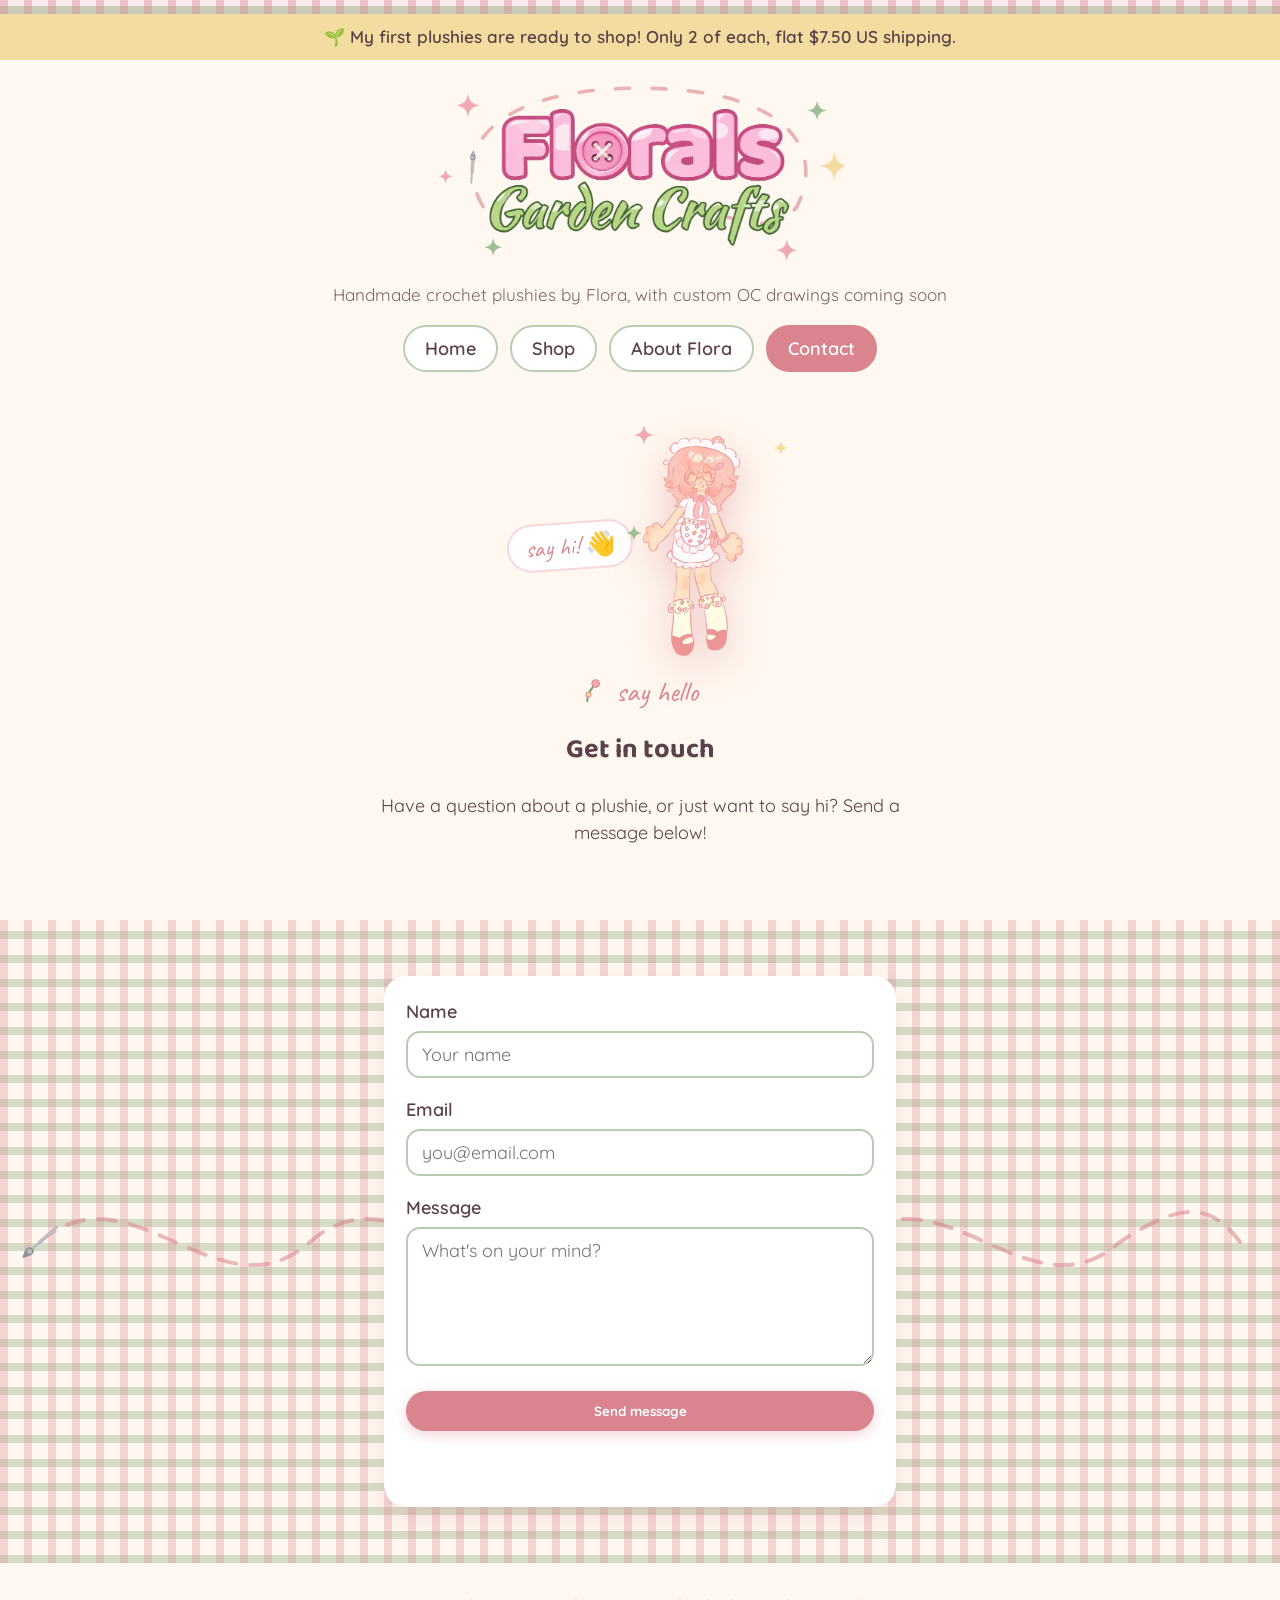
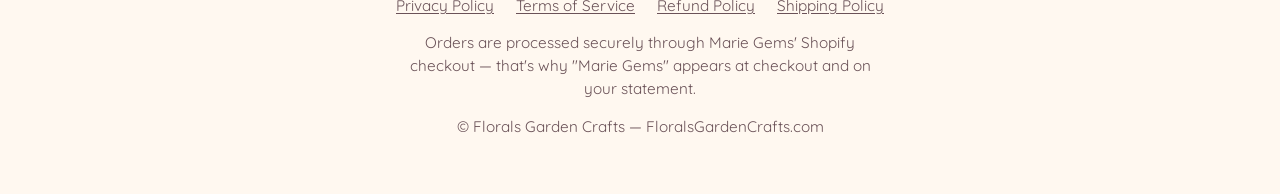
==== contact.html @ b7b85bc6 "Audit fixes: honest OC art wording, faster images, accessibility, tighter deploy set Content - Home " ====
<!DOCTYPE html>
<html lang="en">
<head>
<meta charset="UTF-8">
<meta name="viewport" content="width=device-width, initial-scale=1.0">
<title>Contact Florals Garden Crafts | Ask About a Plushie</title>
<meta name="description" content="Have a question about a handmade crochet plushie, or just want to say hi? Send Flora a message with the contact form and she will get back to you soon.">
<meta name="robots" content="index, follow, max-image-preview:large">
<link rel="canonical" href="https://floralsgardencrafts.com/contact.html">
<meta name="theme-color" content="#F7D7DC">
<link rel="icon" href="favicon.ico" sizes="any">
<link rel="apple-touch-icon" href="apple-touch-icon.png">
<meta property="og:type" content="website">
<meta property="og:site_name" content="Florals Garden Crafts">
<meta property="og:title" content="Contact Florals Garden Crafts | Ask About a Plushie">
<meta property="og:description" content="Have a question about a handmade crochet plushie, or just want to say hi? Send Flora a message with the contact form and she will get back to you soon.">
<meta property="og:url" content="https://floralsgardencrafts.com/contact.html">
<meta property="og:image" content="https://floralsgardencrafts.com/og-image.jpg">
<meta property="og:image:width" content="1200">
<meta property="og:image:height" content="630">
<meta property="og:image:alt" content="Florals Garden Crafts logo above four handmade crochet plushies: a sitting bee, a chunky axolotl, a loaf cat and a triceratops">
<meta name="twitter:card" content="summary_large_image">
<meta name="twitter:title" content="Contact Florals Garden Crafts | Ask About a Plushie">
<meta name="twitter:description" content="Have a question about a handmade crochet plushie, or just want to say hi? Send Flora a message with the contact form and she will get back to you soon.">
<meta name="twitter:image" content="https://floralsgardencrafts.com/og-image.jpg">
<link rel="preconnect" href="https://fonts.googleapis.com">
<link rel="preconnect" href="https://fonts.gstatic.com" crossorigin>
<link rel="stylesheet" href="https://fonts.googleapis.com/css2?family=Baloo+2:wght@500;700;800&family=Caveat:wght@600;700&family=Quicksand:wght@400;500;600;700&display=swap">
<link rel="stylesheet" href="style.css">
<script type="application/ld+json">
{
  "@context": "https://schema.org",
  "@graph": [
    {
      "@type": "Organization",
      "@id": "https://floralsgardencrafts.com/#organization",
      "name": "Florals Garden Crafts",
      "url": "https://floralsgardencrafts.com/",
      "logo": {
        "@type": "ImageObject",
        "url": "https://floralsgardencrafts.com/assets/logo.png",
        "width": 900,
        "height": 469
      },
      "description": "Florals Garden Crafts is a small handmade shop by Flora. She crochets plushies by hand and will offer custom OC (original character) drawings soon. Orders check out through the Marie Gems Shopify store, which Flora's mom runs.",
      "contactPoint": {
        "@type": "ContactPoint",
        "contactType": "customer support",
        "url": "https://floralsgardencrafts.com/contact.html"
      }
    },
    {
      "@type": "WebSite",
      "@id": "https://floralsgardencrafts.com/#website",
      "url": "https://floralsgardencrafts.com/",
      "name": "Florals Garden Crafts",
      "inLanguage": "en-US",
      "publisher": {
        "@id": "https://floralsgardencrafts.com/#organization"
      }
    },
    {
      "@id": "https://floralsgardencrafts.com/contact.html#webpage",
      "url": "https://floralsgardencrafts.com/contact.html",
      "name": "Contact Florals Garden Crafts | Ask About a Plushie",
      "description": "Have a question about a handmade crochet plushie, or just want to say hi? Send Flora a message with the contact form and she will get back to you soon.",
      "inLanguage": "en-US",
      "isPartOf": {
        "@id": "https://floralsgardencrafts.com/#website"
      },
      "about": {
        "@id": "https://floralsgardencrafts.com/#organization"
      },
      "primaryImageOfPage": {
        "@type": "ImageObject",
        "url": "https://floralsgardencrafts.com/og-image.jpg",
        "width": 1200,
        "height": 630
      },
      "@type": "ContactPage"
    }
  ]
}
</script>
</head>
<body>
<a class="skip-link" href="#main">Skip to main content</a>

<div class="gingham-strip"></div>
<div class="coming-soon-banner">🌱 My first plushies are ready to shop! Only 2 of each, flat $7.50 US shipping.</div>

<header class="site-header wrap">
  <a href="/" class="wordmark">
    <div class="logo-frame">
      <svg class="logo-swoosh" viewBox="0 0 400 210" aria-hidden="true">
        <defs>
          <path id="fgc-sparkle" d="M0,-9 C1,-3 3,-1 9,0 C3,1 1,3 0,9 C-1,3 -3,1 -9,0 C-3,-1 -1,-3 0,-9 Z"/>
        </defs>
        <path id="logoSwooshPath" class="logo-swoosh-yarn" d="M45,135 C10,75 60,18 200,18 C340,18 385,75 355,135 C335,162 300,150 270,140" fill="none" stroke="#D9848F" stroke-width="3.5" stroke-linecap="round" opacity="0.6"/>
        <g transform="translate(30,35) scale(1.3)"><use href="#fgc-sparkle" class="logo-sparkle" fill="#F0A9B4" style="animation-delay: 0s;"/></g>
        <g transform="translate(375,40) scale(1.1)"><use href="#fgc-sparkle" class="logo-sparkle" fill="#9EBF93" style="animation-delay: 0.5s;"/></g>
        <g transform="translate(55,175) scale(1)"><use href="#fgc-sparkle" class="logo-sparkle" fill="#9EBF93" style="animation-delay: 1s;"/></g>
        <g transform="translate(345,178) scale(1.2)"><use href="#fgc-sparkle" class="logo-sparkle" fill="#F0A9B4" style="animation-delay: 1.5s;"/></g>
        <g transform="translate(392,95) scale(1.6)"><use href="#fgc-sparkle" class="logo-sparkle" fill="#F3DCA0" style="animation-delay: 0.8s;"/></g>
        <g transform="translate(8,105) scale(0.8)"><use href="#fgc-sparkle" class="logo-sparkle" fill="#F0A9B4" style="animation-delay: 1.9s;"/></g>
        <g class="logo-stitch-needle">
          <path d="M16,0 L11,-2.4 L11,2.4 Z" fill="#8A9096"/>
          <line x1="13" y1="0" x2="-16" y2="0" stroke="#B9BEC4" stroke-width="2" stroke-linecap="round"/>
          <circle cx="9" cy="0" r="2.2" fill="none" stroke="#8A9096" stroke-width="1.1"/>
          <animateMotion dur="16s" repeatCount="indefinite" rotate="auto">
            <mpath href="#logoSwooshPath"/>
          </animateMotion>
        </g>
      </svg>
      <img src="assets/logo.webp" alt="Florals Garden Crafts" class="site-logo" width="900" height="469">
    </div>
  </a>
  <p class="tagline">Handmade crochet plushies by Flora, with custom OC drawings coming soon</p>
  <input type="checkbox" id="nav-toggle" class="nav-toggle-checkbox" aria-label="Menu">
  <label for="nav-toggle" class="nav-toggle-label" aria-label="Toggle menu">
    <span></span><span></span><span></span>
  </label>
  <nav class="main-nav">
    <a href="/">Home</a>
    <a href="shop.html">Shop</a>
    <a href="/#about">About Flora</a>
    <a href="contact.html" class="active">Contact</a>
  </nav>
</header>

<main id="main">

<section>
  <div class="wrap center weave-host" style="max-width: 640px;">
    <div class="stitch-overlay-mobile" style="top: -40px; width: 220px; height: 280px;">
      <svg class="stitch-yarn-svg" viewBox="0 0 220 280" aria-hidden="true">
        <path class="stitch-yarn" d="M 110,-20 C 30,40 190,100 110,160 C 60,200 90,220 110,280"/>
      </svg>
      <svg class="stitch-needle-v" width="16" height="52" viewBox="0 0 16 52" aria-hidden="true" style="offset-path: path('M 110,-20 C 30,40 190,100 110,160 C 60,200 90,220 110,280');">
        <line x1="8" y1="6" x2="8" y2="48" stroke="#B9BEC4" stroke-width="3" stroke-linecap="round"/>
        <circle cx="8" cy="12" r="3.2" fill="none" stroke="#8A9096" stroke-width="1.6"/>
        <path d="M8,2 L11.5,9 L4.5,9 Z" fill="#8A9096"/>
      </svg>
    </div>
    <div class="above-stitch">
      <div class="mascot-hero-wrap mascot-inline">
        <span class="mascot-tag">say hi! 👋</span>
        <span class="mascot-img-wrap">
          <img src="assets/mascot-flora.webp" alt="Florals Garden Crafts mascot — a pink-haired chibi character in a lace-trimmed dress, one of Flora's own OC drawings" class="mascot-hero" width="440" height="743">
          <svg class="mascot-sparkle" viewBox="0 0 20 20" style="top: -12px; left: -10px; animation-delay: 0s;" aria-hidden="true"><path d="M10,1 C11,7 13,9 19,10 C13,11 11,13 10,19 C9,13 7,11 1,10 C7,9 9,7 10,1 Z" fill="#F0A9B4"/></svg>
          <svg class="mascot-sparkle" viewBox="0 0 20 20" style="top: 4px; right: -16px; width: 16px; height: 16px; animation-delay: 0.6s;" aria-hidden="true"><path d="M10,1 C11,7 13,9 19,10 C13,11 11,13 10,19 C9,13 7,11 1,10 C7,9 9,7 10,1 Z" fill="#F3DCA0"/></svg>
          <svg class="mascot-sparkle" viewBox="0 0 20 20" style="top: 40%; left: -18px; width: 18px; height: 18px; animation-delay: 1.1s;" aria-hidden="true"><path d="M10,1 C11,7 13,9 19,10 C13,11 11,13 10,19 C9,13 7,11 1,10 C7,9 9,7 10,1 Z" fill="#9EBF93"/></svg>
        </span>
      </div>
      <div class="eyebrow-row" style="justify-content: center;">
        <svg class="mini-flourish" width="26" height="26" viewBox="0 0 40 40" fill="none" aria-hidden="true">
          <path d="M8 34 C8 20 16 14 20 8" stroke="#7A9D6E" stroke-width="3" stroke-linecap="round"/>
          <circle cx="21" cy="7" r="6" fill="#F0A9B4" stroke="#D9848F" stroke-width="1.5"/>
          <circle cx="10" cy="24" r="4" fill="#F3DCA0" stroke="#D9848F" stroke-width="1.5"/>
        </svg>
        <span class="eyebrow">say hello</span>
      </div>
      <h1>
        <span class="stitch-word" style="animation-delay: 0.1s;">Get</span>
        <span class="stitch-word" style="animation-delay: 0.28s;">in</span>
        <span class="stitch-word" style="animation-delay: 0.46s;">touch</span>
      </h1>
      <p>Have a question about a plushie, or just want to say hi? Send a message below!</p>
    </div>
  </div>
</section>

<section class="gingham-bg">
  <div class="wrap weave-host" style="max-width: 560px;">
    <div class="stitch-overlay">
      <svg class="stitch-yarn-svg" viewBox="0 0 1160 200" aria-hidden="true">
        <path class="stitch-yarn" d="M -20,100 C 70,20 160,180 250,100 C 340,20 430,180 520,100 C 610,20 700,180 790,100 C 880,20 970,180 1060,100 C 1120,60 1150,60 1180,100"/>
      </svg>
      <svg class="stitch-needle" width="52" height="16" viewBox="0 0 52 16" aria-hidden="true">
        <line x1="6" y1="8" x2="48" y2="8" stroke="#B9BEC4" stroke-width="3" stroke-linecap="round"/>
        <circle cx="12" cy="8" r="3.2" fill="none" stroke="#8A9096" stroke-width="1.6"/>
        <path d="M2,8 L9,4.5 L9,11.5 Z" fill="#8A9096"/>
      </svg>
    </div>
    <div class="stitch-overlay-mobile" style="top: -40px; width: 220px; height: 620px;">
      <svg class="stitch-yarn-svg" viewBox="0 0 220 620" aria-hidden="true">
        <path class="stitch-yarn" d="M 110,-20 C 20,60 200,140 110,220 C 20,300 200,380 110,460 C 40,520 90,560 110,620"/>
      </svg>
      <svg class="stitch-needle-v" width="16" height="52" viewBox="0 0 16 52" aria-hidden="true" style="offset-path: path('M 110,-20 C 20,60 200,140 110,220 C 20,300 200,380 110,460 C 40,520 90,560 110,620');">
        <line x1="8" y1="6" x2="8" y2="48" stroke="#B9BEC4" stroke-width="3" stroke-linecap="round"/>
        <circle cx="8" cy="12" r="3.2" fill="none" stroke="#8A9096" stroke-width="1.6"/>
        <path d="M8,2 L11.5,9 L4.5,9 Z" fill="#8A9096"/>
      </svg>
    </div>
    <div class="scallop-card reveal">
      <form class="contact-form" id="contactForm" action="contact-handler.php" method="post">
        <label for="name">Name</label>
        <input type="text" id="name" name="name" placeholder="Your name" autocomplete="name" required>

        <label for="email">Email</label>
        <input type="email" id="email" name="email" placeholder="you@email.com" autocomplete="email" required>

        <label for="message">Message</label>
        <textarea id="message" name="message" rows="5" placeholder="What's on your mind?" required></textarea>

        <div style="position: absolute; left: -9999px;" aria-hidden="true">
          <label for="website">Website</label>
          <input type="text" id="website" name="website" tabindex="-1" autocomplete="off">
        </div>

        <button type="submit" id="contactSubmit" class="btn-pill" style="width: 100%; margin-top: 18px;">Send message</button>
        <p id="formStatus" class="form-status"></p>
      </form>
    </div>
  </div>
</section>

</main>

<footer>
  <div class="wrap footer-links">
    <a href="https://checkout.shopify.com/55945855031/policies/24061313079.html?locale=en">Privacy Policy</a>
    <a href="https://checkout.shopify.com/55945855031/policies/24061345847.html?locale=en">Terms of Service</a>
    <a href="https://checkout.shopify.com/55945855031/policies/24061280311.html?locale=en">Refund Policy</a>
    <a href="https://checkout.shopify.com/55945855031/policies/24061378615.html?locale=en">Shipping Policy</a>
  </div>
  <p class="wrap footer-note">Orders are processed securely through Marie Gems' Shopify checkout — that's why "Marie Gems" appears at checkout and on your statement.</p>
  <p>&copy; Florals Garden Crafts — FloralsGardenCrafts.com</p>
</footer>

<script src="scroll-reveal.js"></script>
<script src="contact-form.js"></script>
</body>
</html>
---- style.css ----
/* Florals Garden Crafts — shared styles
   Tokens per DESIGN.md "Florals Garden Crafts" section. */

/* Fonts (Baloo 2, Caveat, Quicksand) are loaded with <link> tags in each page's <head>,
   not @import here, so the browser can fetch them in parallel with this file. */

:root {
  --fgc-cream: #FFF8F0;
  --fgc-blush: #F7D7DC;
  --fgc-sage: #B9CDB2;
  --fgc-butter: #F3DCA0;
  --fgc-rose-deep: #D9848F;
  --fgc-ink: #5B4148;
  --fgc-rose-text: #A8465A;   /* darker rose for small text links: 5.7:1 on white (the brand rose is 2.8:1) */

  --fgc-blush-soft: #FCEBEE;
  --fgc-sage-soft: #E3ECDF;
}

* { box-sizing: border-box; }

html, body {
  margin: 0;
  padding: 0;
  background: var(--fgc-cream);
  color: var(--fgc-ink);
  font-family: 'Quicksand', sans-serif;
  font-size: 18px;
  line-height: 1.5;
}

a { color: var(--fgc-rose-deep); }

img { max-width: 100%; display: block; }

/* ---------- Layout ---------- */

.wrap {
  max-width: 1080px;
  margin: 0 auto;
  padding: 0 24px;
}

/* ---------- Gingham texture strip ---------- */

.gingham-strip {
  height: 14px;
  width: 100%;
  background:
    repeating-linear-gradient(90deg, rgba(217,132,143,0.4) 0 8px, transparent 8px 24px),
    repeating-linear-gradient(0deg, rgba(122,157,110,0.4) 0 8px, transparent 8px 24px),
    var(--fgc-blush-soft);
}

.gingham-bg {
  background:
    repeating-linear-gradient(90deg, rgba(217,132,143,0.3) 0 8px, transparent 8px 24px),
    repeating-linear-gradient(0deg, rgba(122,157,110,0.3) 0 8px, transparent 8px 24px),
    var(--fgc-cream);
}

.polka-bg {
  background-image: radial-gradient(circle, rgba(217,132,143,0.3) 3px, transparent 3.5px);
  background-size: 26px 26px;
  background-color: var(--fgc-sage-soft);
}

.pink-gingham-bg {
  background:
    repeating-linear-gradient(90deg, rgba(217,132,143,0.09) 0 6px, transparent 6px 18px),
    repeating-linear-gradient(0deg, rgba(122,157,110,0.09) 0 6px, transparent 6px 18px),
    var(--fgc-cream);
}

/* ---------- Header / nav ---------- */

.site-header {
  position: relative;
  padding: 28px 0 8px;
  text-align: center;
}

.wordmark {
  display: inline-flex;
  text-decoration: none;
}

.logo-frame {
  position: relative;
  display: inline-block;
}

.logo-swoosh {
  position: absolute;
  top: -10%;
  left: -10%;
  width: 120%;
  height: 120%;
  z-index: 0;
  pointer-events: none;
}

.site-logo {
  position: relative;
  z-index: 1;
  width: 340px;
  max-width: 80vw;
  height: auto;
}

.logo-swoosh-yarn {
  stroke-dasharray: 14 22;
  animation: stitch-flow 7s linear infinite;
}

.logo-sparkle {
  animation: sparkle-twinkle 2.4s ease-in-out infinite;
  transform-box: fill-box;
  transform-origin: center;
}

@keyframes sparkle-twinkle {
  0%, 100% { opacity: 0.3; transform: scale(0.8); }
  50% { opacity: 1; transform: scale(1.15); }
}

.tagline {
  margin-top: 10px;
  font-size: 0.95rem;
  color: var(--fgc-ink);
  opacity: 0.8;
}

nav.main-nav {
  margin-top: 18px;
  display: flex;
  justify-content: center;
  gap: 12px;
  font-weight: 600;
}

nav.main-nav a {
  color: var(--fgc-ink);
  text-decoration: none;
  padding: 8px 20px;
  border-radius: 999px;
  border: 2px solid var(--fgc-sage);
  background: #fff;
}
nav.main-nav a:hover {
  border-color: var(--fgc-rose-deep);
}
nav.main-nav a.active {
  background: var(--fgc-rose-deep);
  border-color: var(--fgc-rose-deep);
  color: #fff;
}

/* ---------- Mobile nav toggle (checkbox hack, no JS) ---------- */

.nav-toggle-checkbox {
  display: none;
}

.nav-toggle-label {
  display: none;
  position: absolute;
  top: 32px;
  right: 24px;
  width: 32px;
  height: 24px;
  flex-direction: column;
  justify-content: space-between;
  cursor: pointer;
  z-index: 2;
}

.nav-toggle-label span {
  display: block;
  height: 3px;
  border-radius: 3px;
  background: var(--fgc-rose-deep);
  transition: transform 0.2s ease, opacity 0.2s ease;
}

@media (max-width: 700px) {
  .nav-toggle-label { display: flex; }

  /* The checkbox stays a real control (keyboard and screen reader reachable): invisible, 44x44, centered over the bars */
  .nav-toggle-checkbox {
    display: block;
    position: absolute;
    top: 22px;
    right: 18px;
    width: 44px;
    height: 44px;
    margin: 0;
    opacity: 0;
    cursor: pointer;
    z-index: 3;
  }
  .nav-toggle-checkbox:focus-visible ~ .nav-toggle-label {
    outline: 3px solid var(--fgc-ink);
    outline-offset: 8px;
    border-radius: 4px;
  }

  nav.main-nav {
    display: none;
    flex-direction: column;
    align-items: stretch;
    gap: 10px;
    margin-top: 14px;
  }

  nav.main-nav a { text-align: center; }

  .nav-toggle-checkbox:checked ~ nav.main-nav {
    display: flex;
  }

  .nav-toggle-checkbox:checked ~ .nav-toggle-label span:nth-child(1) {
    transform: translateY(9px) rotate(45deg);
  }
  .nav-toggle-checkbox:checked ~ .nav-toggle-label span:nth-child(2) {
    opacity: 0;
  }
  .nav-toggle-checkbox:checked ~ .nav-toggle-label span:nth-child(3) {
    transform: translateY(-9px) rotate(-45deg);
  }
}

/* ---------- Buttons ---------- */

.btn-pill {
  display: inline-block;
  background: var(--fgc-rose-deep);
  color: #fff;
  font-weight: 700;
  font-family: 'Quicksand', sans-serif;
  padding: 12px 28px;
  border-radius: 999px;
  text-decoration: none;
  border: none;
  cursor: pointer;
  box-shadow: 0 4px 14px rgba(217,132,143,0.35);
}
.btn-pill.outline {
  background: transparent;
  color: var(--fgc-rose-deep);
  border: 2px solid var(--fgc-rose-deep);
  box-shadow: none;
}

/* ---------- Sections ---------- */

section { padding: 56px 0; }
section.sage-bg { background: var(--fgc-sage-soft); }
section.blush-bg { background: var(--fgc-blush-soft); }

h1, h2, h3 {
  font-family: 'Baloo 2', sans-serif;
  font-weight: 700;
  color: var(--fgc-ink);
}

/* ---------- Yarn-textured, stitched-in heading (hero) ---------- */

.stitch-word {
  display: inline-block;
  opacity: 0;
  transform: translateY(16px) rotate(-5deg) scale(0.85);
  animation: stitch-word-in 0.55s cubic-bezier(0.34, 1.56, 0.64, 1) forwards;
}

.yarn-text {
  display: inline-block;
  background-image: repeating-linear-gradient(45deg, var(--fgc-ink) 0 3px, #8A6670 3px 6px);
  -webkit-background-clip: text;
  background-clip: text;
  -webkit-text-fill-color: transparent;
  color: transparent;
}

@keyframes stitch-word-in {
  to { opacity: 1; transform: translateY(0) rotate(0) scale(1); }
}

/* ---------- Scroll-reveal (IntersectionObserver-driven, see scroll-reveal.js) ---------- */

.reveal {
  opacity: 0;
  transform: translateY(28px);
  transition: opacity 0.7s ease, transform 0.7s ease;
}

.reveal.revealed {
  opacity: 1;
  transform: translateY(0);
}

.eyebrow {
  font-family: 'Caveat', cursive;
  font-size: 1.6rem;
  color: var(--fgc-rose-deep);
  display: block;
  margin-bottom: -6px;
}

.eyebrow-row {
  display: flex;
  align-items: center;
  gap: 8px;
  margin-bottom: -6px;
}
.eyebrow-row .eyebrow { margin-bottom: 0; }
.mini-flourish { flex-shrink: 0; }

.center { text-align: center; }

/* ---------- Contact form ---------- */

.contact-form { text-align: left; }

.contact-form label {
  display: block;
  font-weight: 600;
  margin: 18px 0 6px;
}
.contact-form label:first-child { margin-top: 0; }

.contact-form input[type="text"],
.contact-form input[type="email"],
.contact-form textarea {
  width: 100%;
  padding: 10px 14px;
  border-radius: 14px;
  border: 2px solid var(--fgc-sage);
  font-family: 'Quicksand', sans-serif;
  font-size: 1rem;
  color: var(--fgc-ink);
  background: #fff;
  box-sizing: border-box;
}

.contact-form input[type="text"]:focus,
.contact-form input[type="email"]:focus,
.contact-form textarea:focus {
  outline: none;
  border-color: var(--fgc-rose-deep);
}

.contact-form textarea {
  resize: vertical;
  min-height: 110px;
}

.form-status {
  margin-top: 14px;
  font-weight: 600;
  min-height: 1.2em;
}
.form-status-error { color: var(--fgc-rose-deep); }

/* ---------- Trust / parent-operated-commerce disclosure ---------- */

.trust-box {
  position: relative;
  z-index: 2;
  background: var(--fgc-sage-soft);
  border: 2px solid var(--fgc-sage);
  border-radius: 18px;
  padding: 18px 26px;
  margin: 0 0 32px;
  font-size: 0.95rem;
  line-height: 1.55;
  text-align: center;
}
.trust-box p { margin: 0; }

.skip-link {
  position: absolute;
  left: 8px;
  top: -60px;
  z-index: 100;
  padding: 10px 16px;
  border-radius: 10px;
  background: var(--fgc-ink);
  color: #fff;
  font-weight: 700;
  text-decoration: none;
}
.skip-link:focus { top: 8px; }

/* Text for search engines and screen readers that is not drawn on the page (section headings that keep the h1 > h2 > h3 order) */
.sr-only {
  position: absolute;
  width: 1px;
  height: 1px;
  padding: 0;
  margin: -1px;
  overflow: hidden;
  clip: rect(0, 0, 0, 0);
  white-space: nowrap;
  border: 0;
}

/* ---------- Questions and answers (shop page) ---------- */

.faq-list {
  display: grid;
  gap: 14px;
  margin: 24px 0 0;
  text-align: left;
}
.faq-item {
  background: #fff;
  border: 2px solid var(--fgc-sage);
  border-radius: 18px;
  padding: 16px 22px;
}
.faq-item h3 {
  margin: 0 0 6px;
  font-size: 1.1rem;
}
.faq-item p {
  margin: 0;
  font-size: 0.95rem;
  line-height: 1.6;
}
.faq-item a { color: var(--fgc-rose-text); font-weight: 600; text-decoration: underline; text-underline-offset: 2px; }
.text-link { color: var(--fgc-rose-text); font-weight: 600; text-decoration: underline; text-underline-offset: 2px; }
.card-links { margin-top: 10px; font-size: 0.92rem; }

/* Second note under the trust box (only 2 of each, no custom plushies, shipping) reads as a pair with it */
.trust-box.plushie-notes {
  background: var(--fgc-blush-soft);
  border-color: var(--fgc-blush);
  margin-top: -14px;
}

/* ---------- Listing detail list (price/turnaround/etc. on product cards) ---------- */

.listing-detail {
  list-style: none;
  padding: 0;
  margin: 12px 0 16px;
  font-size: 0.85rem;
  text-align: left;
}
.listing-detail li { margin: 4px 0; }
.listing-detail b { color: var(--fgc-ink); }

/* ---------- Real product cards (shop page) ---------- */

.slideshow {
  position: relative;
  aspect-ratio: 4 / 5;
  background: var(--fgc-blush-soft);   /* soft mat: portrait, square and landscape photos all show whole */
  border-radius: 16px;
  overflow: hidden;
  margin: 0 0 14px;
}

.slideshow .slide {
  position: absolute;
  inset: 0;
  width: 100%;
  height: 100%;
  object-fit: contain;
  opacity: 0;
  transition: opacity 0.8s ease;
}
.slideshow .slide.is-active { opacity: 1; }

.slideshow-dots {
  position: absolute;
  left: 0;
  right: 0;
  bottom: 2px;
  display: flex;
  justify-content: center;
  gap: 0;
  z-index: 2;
}
.slideshow-dots .dot {
  position: relative;
  width: 24px;
  height: 24px;
  padding: 0;
  border: 0;
  background: transparent;
  cursor: pointer;
}
.slideshow-dots .dot::before {
  content: "";
  position: absolute;
  left: 7px;
  top: 7px;
  width: 10px;
  height: 10px;
  border-radius: 50%;
  background: rgba(255, 255, 255, 0.85);
  box-shadow: 0 0 0 1px rgba(91, 65, 72, 0.3);
}
.slideshow-dots .dot.is-active::before { background: var(--fgc-rose-deep); }
.slideshow-dots .dot:focus-visible { outline: 2px solid var(--fgc-ink); outline-offset: -2px; border-radius: 50%; }

@media (prefers-reduced-motion: reduce) {
  .slideshow .slide { transition: none; }
}

/* Visitors who ask for less motion: every decorative animation ends immediately in its finished state */
@media (prefers-reduced-motion: reduce) {
  *, *::before, *::after {
    animation-duration: 0.01ms !important;
    animation-iteration-count: 1 !important;
    transition-duration: 0.01ms !important;
  }
}

/* No JavaScript: nothing waits for the scroll observer to become visible */
@media (scripting: none) {
  .reveal { opacity: 1; transform: none; }
}

.product-desc {
  margin: 0;
  font-size: 0.92rem;
  line-height: 1.55;
  opacity: 0.85;
}

.btn-block {
  display: block;
  width: 100%;
  text-align: center;
  box-sizing: border-box;
}

/* Cards in a row stretch to equal height; pin the Buy button to the bottom so
   the buttons line up even when a size line wraps differently. */
.scallop-card:has(> .slideshow) {
  display: flex;
  flex-direction: column;
}
.scallop-card:has(> .slideshow) > .btn-block { margin-top: auto; }

/* ---------- Coming-soon banner ---------- */

.coming-soon-banner {
  background: var(--fgc-butter);
  color: var(--fgc-ink);
  text-align: center;
  padding: 10px 16px;
  font-weight: 600;
  font-size: 0.95rem;
}

/* ---------- Scalloped card frame ---------- */

.scallop-card {
  --scallop-r: 14px;
  background: #fff;
  border-radius: 22px;
  padding: 22px;
  position: relative;
  z-index: 1;
  box-shadow: 0 10px 26px rgba(217,132,143,0.22);
  -webkit-mask-image: radial-gradient(circle var(--scallop-r) at var(--scallop-r) var(--scallop-r), transparent 98%, #000 100%),
    radial-gradient(circle var(--scallop-r) at calc(100% - var(--scallop-r)) var(--scallop-r), transparent 98%, #000 100%),
    radial-gradient(circle var(--scallop-r) at var(--scallop-r) calc(100% - var(--scallop-r)), transparent 98%, #000 100%),
    radial-gradient(circle var(--scallop-r) at calc(100% - var(--scallop-r)) calc(100% - var(--scallop-r)), transparent 98%, #000 100%);
  mask-image: none; /* fallback: keep rounded-rect look where mask unsupported */
}

/* ---------- Needle & yarn stitching animation ---------- */

.weave-host { position: relative; }

.above-stitch {
  position: relative;
  z-index: 1;
  background: var(--fgc-cream);
}

.above-stitch-sage {
  position: relative;
  z-index: 1;
  background: var(--fgc-sage-soft);
}

.stitch-overlay {
  position: absolute;
  top: 50%;
  left: 50%;
  width: 1160px;
  height: 200px;
  transform: translate(-50%, -50%);
  z-index: 0;
  pointer-events: none;
}

@media (max-width: 899px) {
  .stitch-overlay { display: none; }
}

.stitch-yarn-svg {
  position: absolute;
  inset: 0;
  width: 100%;
  height: 100%;
  overflow: visible;
}

.stitch-yarn {
  fill: none;
  stroke: var(--fgc-rose-deep);
  stroke-width: 4;
  stroke-linecap: round;
  stroke-dasharray: 18 14;
  opacity: 0.55;
  animation: stitch-flow 3.5s linear infinite;
}

@keyframes stitch-flow {
  to { stroke-dashoffset: -320; }
}

.stitch-needle {
  position: absolute;
  top: 0;
  left: 0;
  offset-path: path("M -20,100 C 70,20 160,180 250,100 C 340,20 430,180 520,100 C 610,20 700,180 790,100 C 880,20 970,180 1060,100 C 1120,60 1150,60 1180,100");
  offset-rotate: auto;
  animation: stitch-move 8s linear infinite;
}

@keyframes stitch-move {
  0% { offset-distance: 0%; }
  100% { offset-distance: 100%; }
}

.stitch-overlay-hero {
  position: absolute;
  top: 50%;
  left: 50%;
  width: 1160px;
  height: 440px;
  transform: translate(-50%, -50%);
  z-index: 0;
  pointer-events: none;
}

@media (max-width: 899px) {
  .stitch-overlay-hero { display: none; }
}

.stitch-needle-hero {
  position: absolute;
  top: 0;
  left: 0;
  offset-path: path("M -60,175 C -20,180 10,188 45,195 C 90,230 250,260 420,255 C 480,250 520,235 564,225 C 580,220 590,222 596,225 C 700,230 900,225 1096,228 C 1115,229 1135,230 1150,231");
  offset-rotate: auto;
  transform: rotate(180deg);
  animation: stitch-move 8s linear infinite;
}

.stitch-overlay-about {
  position: absolute;
  top: 50%;
  left: 50%;
  width: 1160px;
  height: 460px;
  transform: translate(-50%, -50%);
  z-index: 0;
  pointer-events: none;
}

@media (max-width: 899px) {
  .stitch-overlay-about { display: none; }
}

.stitch-needle-about {
  position: absolute;
  top: 0;
  left: 0;
  offset-path: path("M -60,230 C -48,252 -35,272 -25,288 C 20,310 75,290 135,255 C 260,210 420,195 480,193 C 520,191 550,190 564,190 C 578,189 588,190 596,191 C 720,200 900,225 1000,245 C 1040,255 1075,262 1096,268 C 1112,272 1128,268 1140,255");
  offset-rotate: auto;
  transform: rotate(180deg);
  animation: stitch-move 8s linear infinite;
}

.stitch-overlay-stay {
  position: absolute;
  top: 50%;
  left: 50%;
  width: 1080px;
  height: 222.5px;
  transform: translate(-50%, -50%);
  z-index: 0;
  pointer-events: none;
}

@media (max-width: 899px) {
  .stitch-overlay-stay { display: none; }
}

.stitch-needle-stay-left {
  position: absolute;
  top: 0;
  left: 0;
  offset-path: path("M 30,75 C 90,25 180,20 255,55");
  offset-rotate: auto;
  transform: rotate(180deg);
  animation: stitch-move 4s linear infinite;
}

/* Mobile: same idea, rotated vertical to thread down through the stacked cards */

.stitch-overlay-mobile { display: none; }

@media (max-width: 899px) {
  .stitch-overlay-mobile {
    display: block;
    position: absolute;
    left: 50%;
    transform: translateX(-50%);
    z-index: 0;
    pointer-events: none;
  }
}

.stitch-needle-v {
  position: absolute;
  top: 0;
  left: 0;
  offset-rotate: auto;
  animation: stitch-move-v 8s linear infinite;
}

@keyframes stitch-move-v {
  0% { offset-distance: 0%; }
  100% { offset-distance: 100%; }
}

.photo-frame {
  position: relative;
  aspect-ratio: 4 / 3;
  background-image: url('assets/photo-frame.webp');
  background-size: 100% 100%;
  background-repeat: no-repeat;
}

.photo-frame-inner {
  position: absolute;
  top: 22%;
  bottom: 22%;
  left: 23%;
  right: 23%;
  background: repeating-linear-gradient(45deg, var(--fgc-blush-soft) 0 12px, var(--fgc-sage-soft) 12px 24px);
  border-radius: 6px;
  display: flex;
  align-items: center;
  justify-content: center;
  text-align: center;
  color: var(--fgc-ink);
  font-weight: 600;
  padding: 10px;
}

/* Real About photo: a white-bordered polaroid sitting on the lace frame. */
.polaroid {
  position: absolute;
  left: 50%;
  top: 50%;
  width: 54%;
  margin: 0;
  padding: 3.2% 3.2% 11%;
  background: #fff;
  border-radius: 3px;
  box-shadow: 0 10px 22px rgba(91, 65, 72, 0.28);
  transform: translate(-50%, -50%) rotate(-2deg);
  z-index: 2;
}

.polaroid img {
  display: block;
  width: 100%;
  height: auto;
}

/* The polaroid fills most of its frame at every size (a slight overhang past
   the lace edge reads as a photo laid on a doily). On desktop the photo column
   also gets a bit wider. */
@media (min-width: 900px) {
  .grid-2:has(.polaroid) { grid-template-columns: 1.2fr 1fr; }
}

/* Flodesk newsletter form: container styling only. The form brings its own
   heading and body text from Flodesk, so no copy is added around it. */
.newsletter-embed {
  max-width: 520px;
  margin: 16px auto 28px;
}

/* Real photo popping OUT of the frame — bigger than its inner window and
   layered above the lace border, like it's breaking past the edge instead
   of sitting neatly behind it (same idea as .flora-photo below). */
.photo-frame-pop {
  height: auto;
  position: absolute;
  left: 50%;
  top: 46%;
  transform: translate(-50%, -50%);
  width: 76%;
  z-index: 2;
  filter: drop-shadow(0 16px 22px rgba(91, 65, 72, 0.35));
  pointer-events: none;
}

/* Flora's photo "popping through" the frame — her legs run down behind the
   frame's bottom border (occluded by .photo-frame-bottom-mask below), her
   torso shows in the window, and her head/raised hand break past the top. */
.flora-photo {
  position: absolute;
  left: 50%;
  bottom: 4%;
  width: 44%;
  transform: translateX(-50%);
  z-index: 2;
  filter: drop-shadow(0 14px 18px rgba(91, 65, 72, 0.3));
  pointer-events: none;
}

/* A second copy of the frame image, clipped to just its bottom border band,
   layered above .flora-photo so her legs appear to disappear behind it. */
.photo-frame-bottom-mask {
  position: absolute;
  inset: 0;
  background-image: url('assets/photo-frame.webp');
  background-size: 100% 100%;
  background-repeat: no-repeat;
  clip-path: inset(76% 0 0 0);
  z-index: 3;
  pointer-events: none;
}

/* ---------- Mascot (Flora's OC) ---------- */

.mascot-hero-wrap {
  position: absolute;
  top: -48px;
  right: 4%;
  z-index: 1;
  pointer-events: none;
  animation: mascot-float 4.5s ease-in-out infinite;
}

.mascot-hero {
  width: 170px;
  max-width: 40vw;
  height: auto;
  filter: drop-shadow(0 14px 20px rgba(217,132,143,0.4));
}

/* Tight wrapper around just the image (not the tag) so the sparkles below
   always anchor to her regardless of whether the outer wrap is absolutely
   positioned (peeking layouts) or a flex row (inline layout). */
.mascot-img-wrap {
  position: relative;
  display: inline-block;
  line-height: 0;
}

/* Same twinkling sparkles as the logo (see .logo-sparkle), scattered around
   the mascot instead of the wordmark. */
.mascot-sparkle {
  position: absolute;
  width: 22px;
  height: 22px;
  pointer-events: none;
  animation: sparkle-twinkle 2.4s ease-in-out infinite;
}

.mascot-tag {
  position: absolute;
  top: 18px;
  right: calc(100% + 12px);
  font-family: 'Caveat', cursive;
  font-size: 1.35rem;
  color: var(--fgc-rose-deep);
  background: #fff;
  padding: 4px 16px;
  border-radius: 999px;
  border: 2px solid var(--fgc-blush);
  white-space: nowrap;
  transform: rotate(-6deg);
}

@keyframes mascot-float {
  0%, 100% { transform: translateY(0) rotate(-2deg); }
  50% { transform: translateY(-14px) rotate(2deg); }
}

@media (max-width: 899px) {
  .mascot-hero-wrap {
    position: relative;
    display: flex;
    align-items: center;
    justify-content: center;
    gap: 10px;
    margin-bottom: 8px;
  }
  .mascot-hero { width: 120px; }
  .mascot-tag { position: static; transform: rotate(-4deg); }
}

/* Phones: instead of stacking above the headline, the OC peeks over the cat
   photo's top-right corner, same as desktop. She sits between the copy and the
   photo in the flow and overlaps the frame with a negative bottom margin (her
   own height minus the ~33px that stays above the frame, plus the 32px grid
   gap). z-index 1 keeps the cats in front of her, like desktop. */
@media (max-width: 700px) {
  .hero-grid > .above-stitch { order: 1; }
  .hero-grid > .mascot-hero-wrap {
    order: 2;
    top: 0;
    right: 0;
    align-items: flex-start;
    justify-content: flex-end;
    margin: 24px 4% -194px 0;
  }
  .hero-grid > .mascot-hero-wrap .mascot-tag { margin-top: 6px; }
  .hero-grid > .photo-frame { order: 3; }
}

/* Inline variant — for single-column pages (shop/contact heroes) where there's
   no adjacent graphic to peek over, so she sits in the normal text flow
   instead of floating absolutely (which would overlap the copy below her). */
.mascot-hero-wrap.mascot-inline {
  position: static;
  display: flex;
  align-items: center;
  justify-content: center;
  gap: 10px;
  margin: 0 0 14px;
}
.mascot-inline .mascot-hero { width: 130px; }
.mascot-inline .mascot-tag { position: static; transform: rotate(-4deg); }

/* ---------- Grid ---------- */

.grid-2 {
  display: grid;
  grid-template-columns: 1fr 1fr;
  gap: 32px;
  align-items: center;
}

.grid-cards {
  display: grid;
  grid-template-columns: repeat(auto-fit, minmax(240px, 1fr));
  gap: 28px;
}

@media (max-width: 700px) {
  .grid-2 { grid-template-columns: 1fr; }
  .wordmark .line-1 { font-size: 2.4rem; }
  .wordmark .line-2 { font-size: 1.7rem; }
}

/* ---------- Footer ---------- */

footer {
  text-align: center;
  padding: 32px 0 40px;
  font-size: 0.85rem;
  color: var(--fgc-ink);
  opacity: 0.9;
}

.footer-links {
  display: flex;
  justify-content: center;
  flex-wrap: wrap;
  gap: 8px 22px;
  margin-bottom: 14px;
}
.footer-links a {
  color: var(--fgc-ink);
  text-decoration: underline;
  text-underline-offset: 2px;
}

.footer-note {
  max-width: 520px;
  margin: 0 auto 14px;
  line-height: 1.5;
}
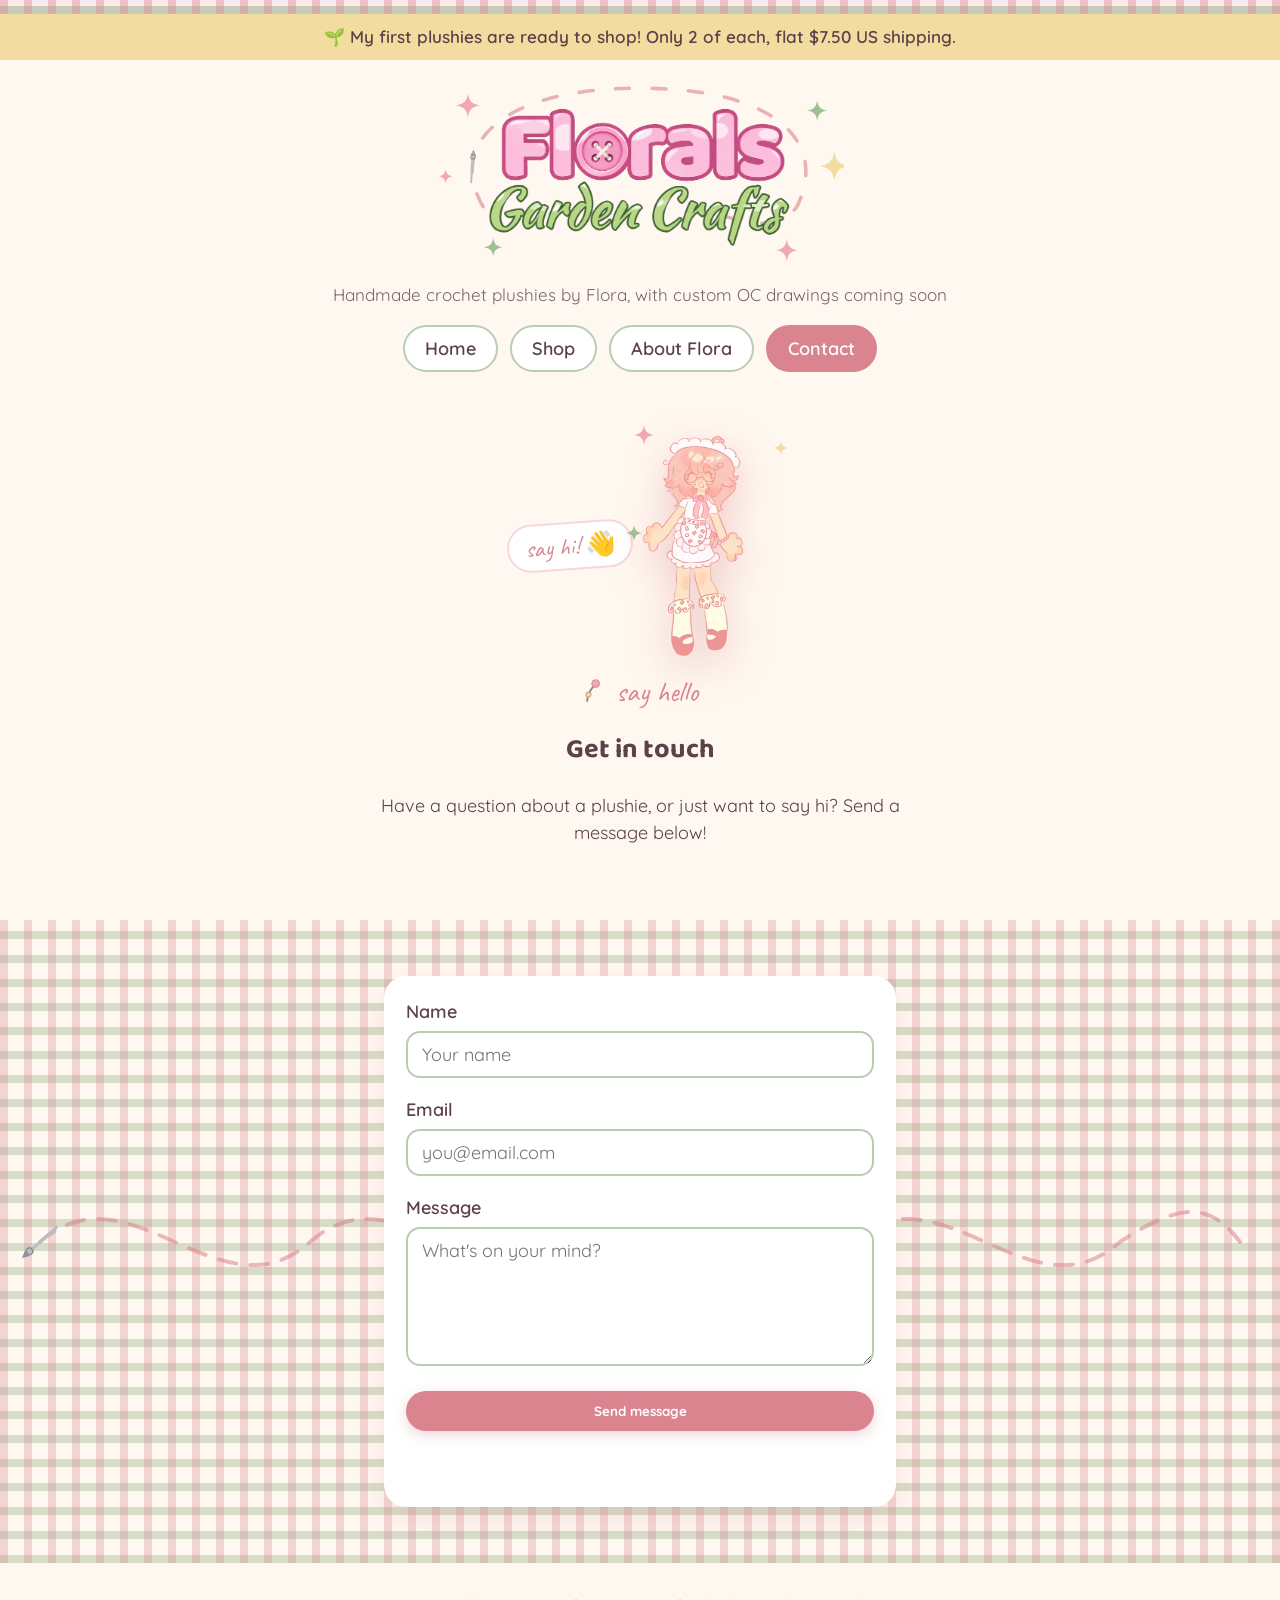
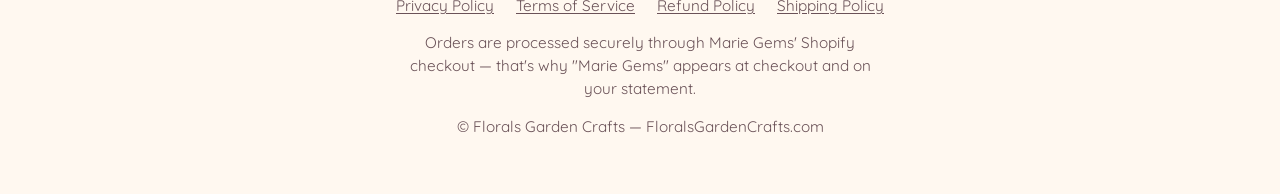
==== commit adfc2976: "Add cache-busting version to CSS/JS links so returning visitors get current styles Co-Authored-By: C" ====
--- a/contact.html
+++ b/contact.html
@@ -26,7 +26,7 @@
 <link rel="preconnect" href="https://fonts.googleapis.com">
 <link rel="preconnect" href="https://fonts.gstatic.com" crossorigin>
 <link rel="stylesheet" href="https://fonts.googleapis.com/css2?family=Baloo+2:wght@500;700;800&family=Caveat:wght@600;700&family=Quicksand:wght@400;500;600;700&display=swap">
-<link rel="stylesheet" href="style.css">
+<link rel="stylesheet" href="style.css?v=20260921b">
 <script type="application/ld+json">
 {
   "@context": "https://schema.org",
@@ -228,7 +228,7 @@
   <p>&copy; Florals Garden Crafts — FloralsGardenCrafts.com</p>
 </footer>
 
-<script src="scroll-reveal.js"></script>
-<script src="contact-form.js"></script>
+<script src="scroll-reveal.js?v=20260921b"></script>
+<script src="contact-form.js?v=20260921b"></script>
 </body>
 </html>
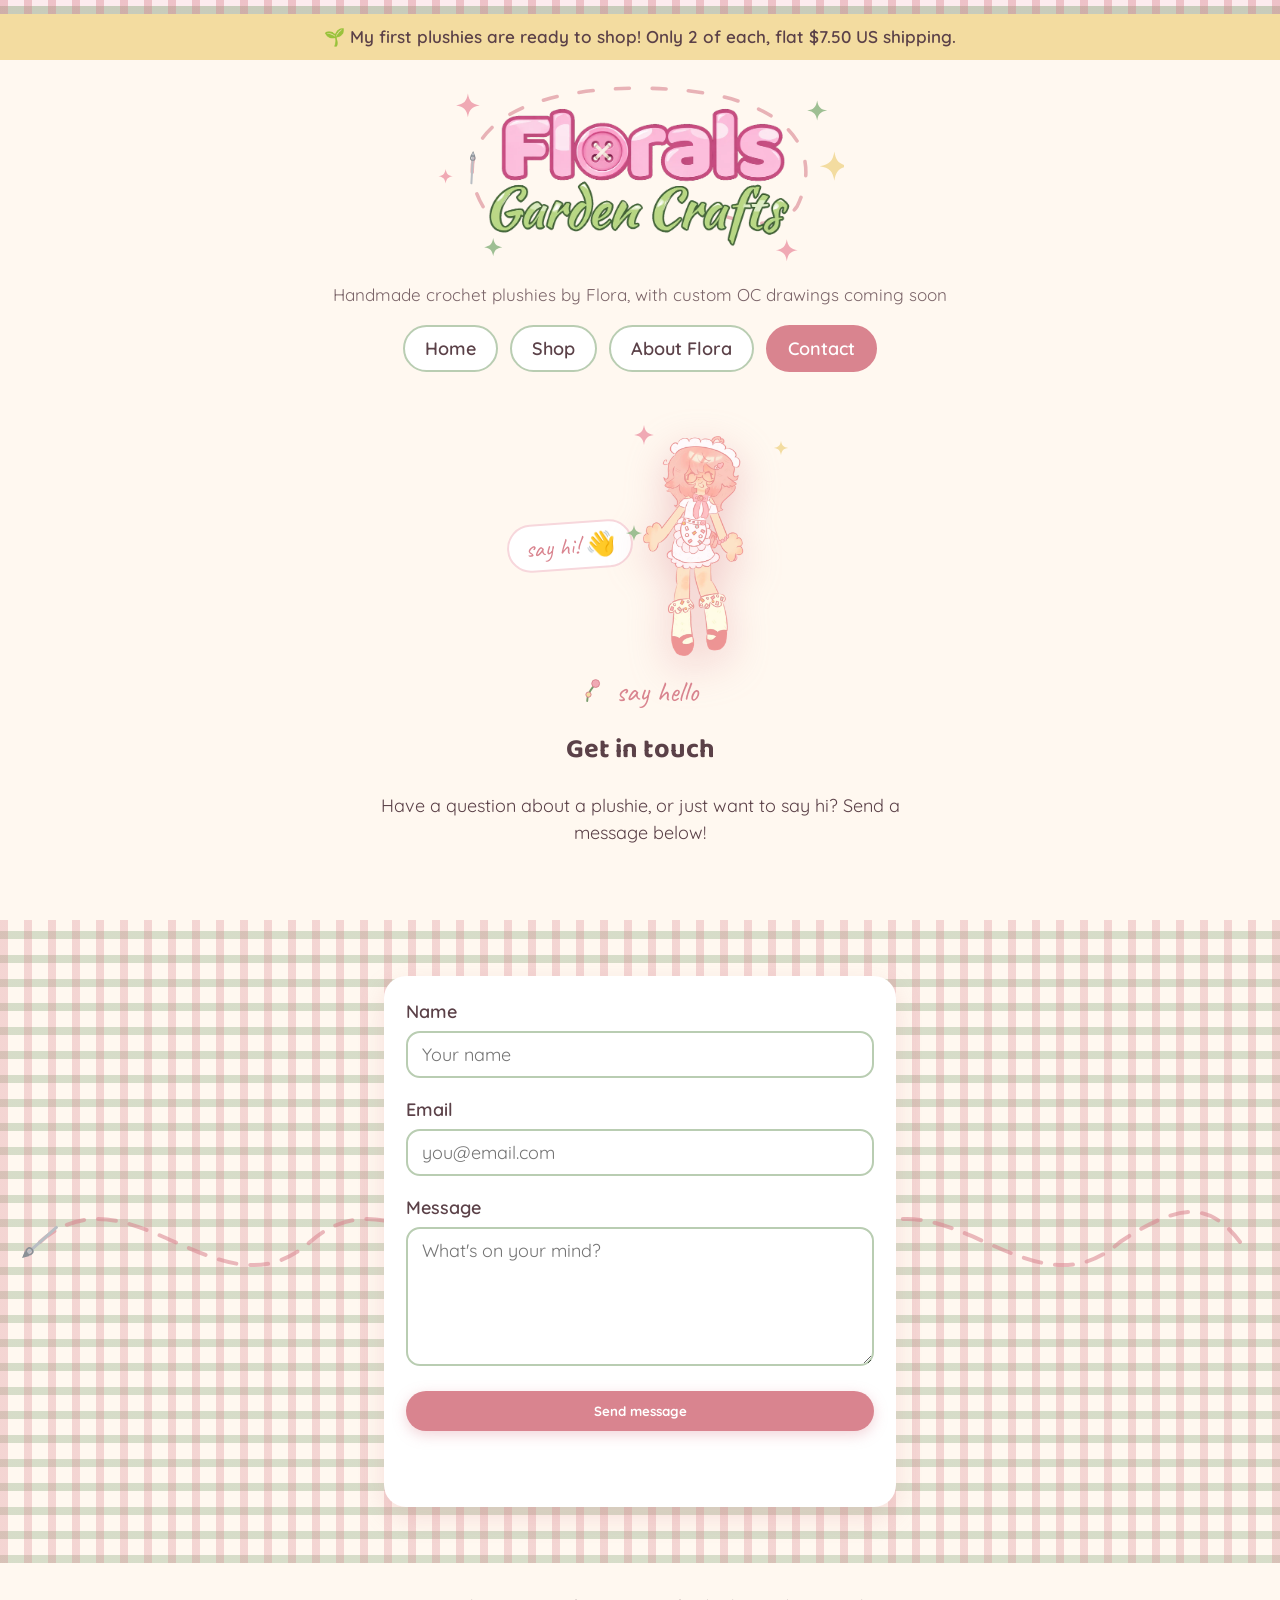
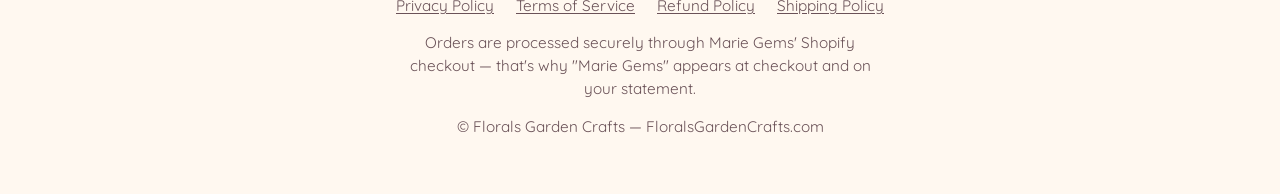
==== commit 53d0c3ab: "Add Google Analytics 4 (G-3PBQK52PBM) to every page Co-Authored-By: Claude Opus 5.5 <noreply@anthrop" ====
--- a/contact.html
+++ b/contact.html
@@ -82,6 +82,9 @@
   ]
 }
 </script>
+<!-- Google Analytics 4 (property "Florals Garden Crafts") -->
+<script async src="https://www.googletagmanager.com/gtag/js?id=G-3PBQK52PBM"></script>
+<script>window.dataLayer=window.dataLayer||[];function gtag(){dataLayer.push(arguments);}gtag('js',new Date());gtag('config','G-3PBQK52PBM');</script>
 </head>
 <body>
 <a class="skip-link" href="#main">Skip to main content</a>
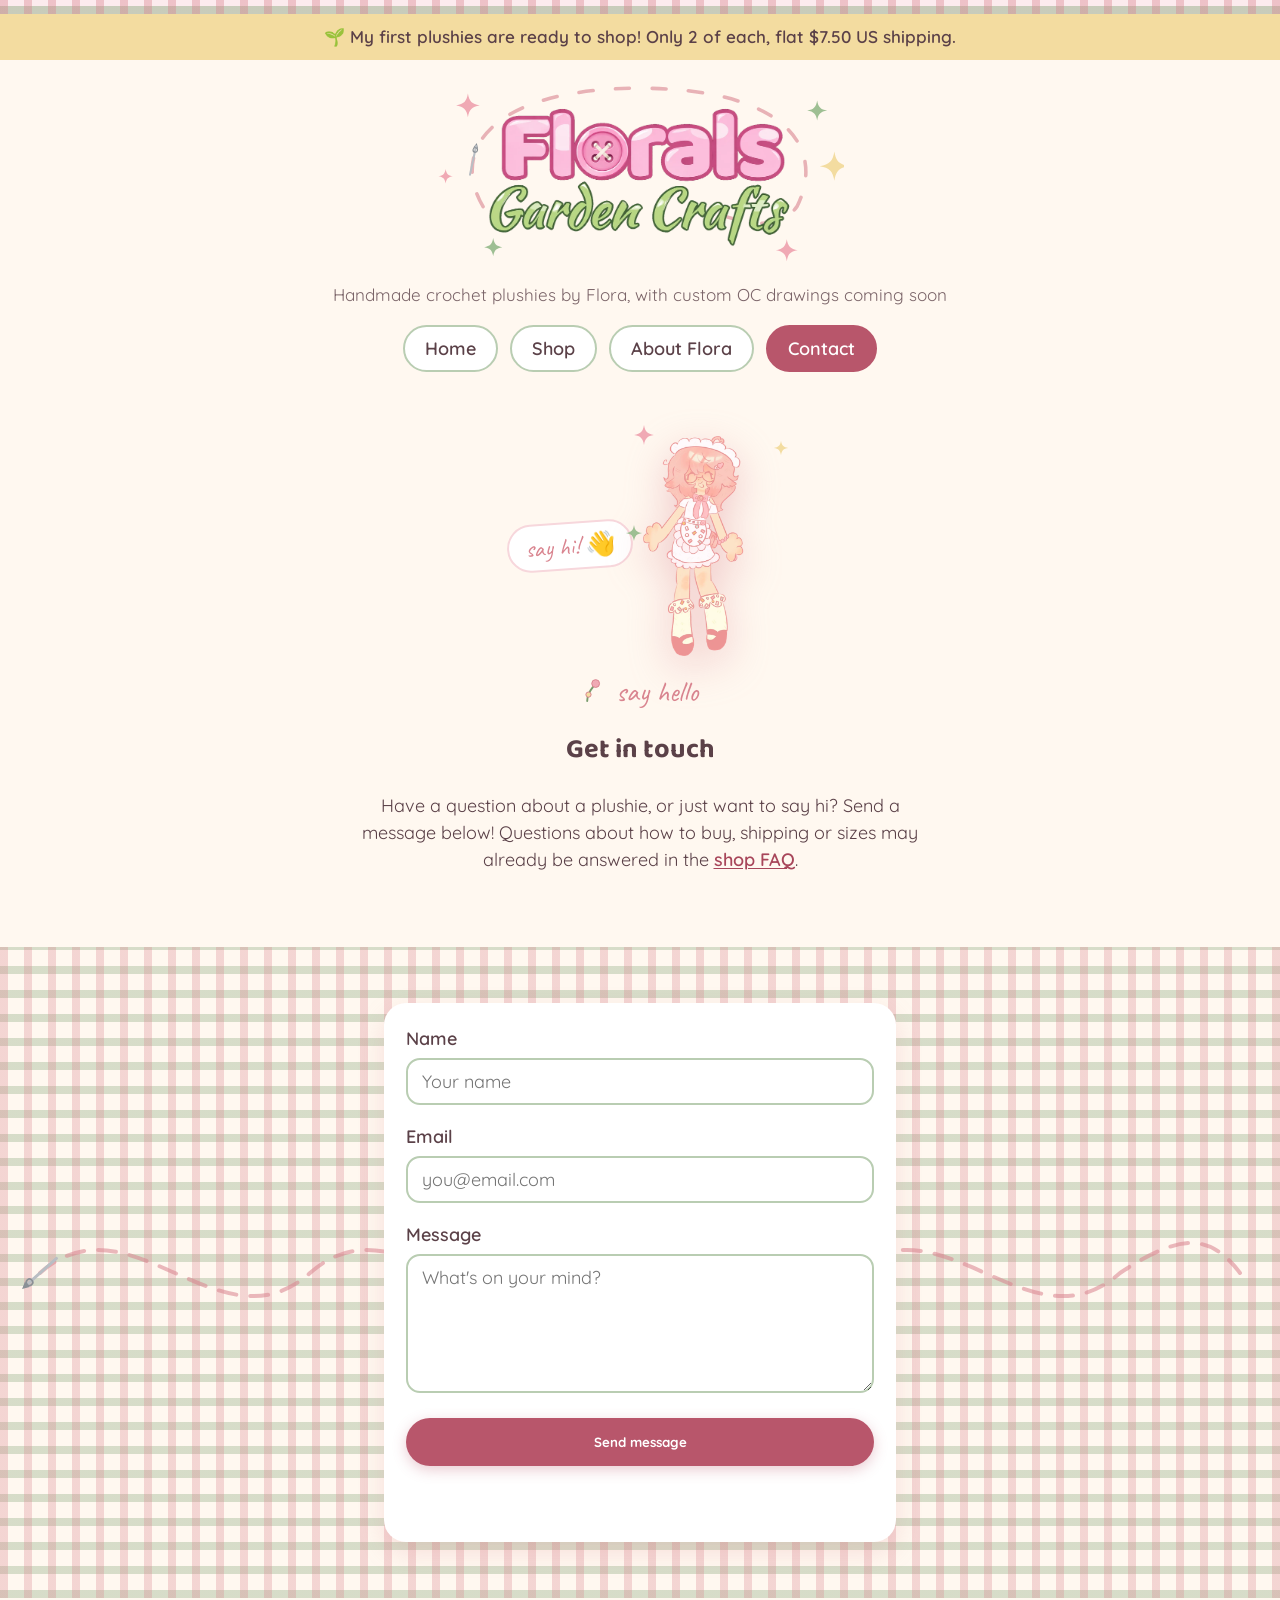
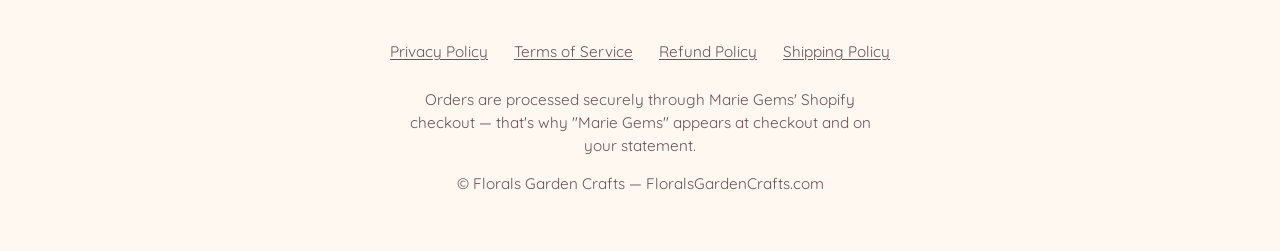
==== commit a1a68d56: "Site audit: mobile fixes, contrast, home product strip, clearer shop top - Fix 340px sideways scroll" ====
--- a/contact.html
+++ b/contact.html
@@ -26,7 +26,7 @@
 <link rel="preconnect" href="https://fonts.googleapis.com">
 <link rel="preconnect" href="https://fonts.gstatic.com" crossorigin>
 <link rel="stylesheet" href="https://fonts.googleapis.com/css2?family=Baloo+2:wght@500;700;800&family=Caveat:wght@600;700&family=Quicksand:wght@400;500;600;700&display=swap">
-<link rel="stylesheet" href="style.css?v=20260921b">
+<link rel="stylesheet" href="style.css?v=20260926a">
 <script type="application/ld+json">
 {
   "@context": "https://schema.org",
@@ -168,7 +168,7 @@
         <span class="stitch-word" style="animation-delay: 0.28s;">in</span>
         <span class="stitch-word" style="animation-delay: 0.46s;">touch</span>
       </h1>
-      <p>Have a question about a plushie, or just want to say hi? Send a message below!</p>
+      <p>Have a question about a plushie, or just want to say hi? Send a message below! Questions about how to buy, shipping or sizes may already be answered in the <a class="text-link" href="shop.html#faq">shop FAQ</a>.</p>
     </div>
   </div>
 </section>
@@ -212,7 +212,7 @@
         </div>
 
         <button type="submit" id="contactSubmit" class="btn-pill" style="width: 100%; margin-top: 18px;">Send message</button>
-        <p id="formStatus" class="form-status"></p>
+        <p id="formStatus" class="form-status" role="status"></p>
       </form>
     </div>
   </div>
@@ -231,7 +231,7 @@
   <p>&copy; Florals Garden Crafts — FloralsGardenCrafts.com</p>
 </footer>
 
-<script src="scroll-reveal.js?v=20260921b"></script>
-<script src="contact-form.js?v=20260921b"></script>
+<script src="scroll-reveal.js?v=20260926a"></script>
+<script src="contact-form.js?v=20260926a"></script>
 </body>
 </html>
--- a/style.css
+++ b/style.css
@@ -11,6 +11,7 @@
   --fgc-butter: #F3DCA0;
   --fgc-rose-deep: #D9848F;
   --fgc-ink: #5B4148;
+  --fgc-rose-btn: #B8566B;    /* button fill: white text on it is 4.6:1 (the brand rose #D9848F is only 2.8:1 under white text) */
   --fgc-rose-text: #A8465A;   /* darker rose for small text links: 5.7:1 on white (the brand rose is 2.8:1) */
 
   --fgc-blush-soft: #FCEBEE;
@@ -151,8 +152,8 @@
   border-color: var(--fgc-rose-deep);
 }
 nav.main-nav a.active {
-  background: var(--fgc-rose-deep);
-  border-color: var(--fgc-rose-deep);
+  background: var(--fgc-rose-btn);
+  border-color: var(--fgc-rose-btn);
   color: #fff;
 }
 
@@ -234,7 +235,7 @@
 
 .btn-pill {
   display: inline-block;
-  background: var(--fgc-rose-deep);
+  background: var(--fgc-rose-btn);
   color: #fff;
   font-weight: 700;
   font-family: 'Quicksand', sans-serif;
@@ -243,11 +244,11 @@
   text-decoration: none;
   border: none;
   cursor: pointer;
-  box-shadow: 0 4px 14px rgba(217,132,143,0.35);
+  box-shadow: 0 4px 14px rgba(184,86,107,0.3);
 }
 .btn-pill.outline {
   background: transparent;
-  color: var(--fgc-rose-deep);
+  color: var(--fgc-rose-text);
   border: 2px solid var(--fgc-rose-deep);
   box-shadow: none;
 }
@@ -360,7 +361,7 @@
   font-weight: 600;
   min-height: 1.2em;
 }
-.form-status-error { color: var(--fgc-rose-deep); }
+.form-status-error { color: var(--fgc-rose-text); }
 
 /* ---------- Trust / parent-operated-commerce disclosure ---------- */
 
@@ -998,3 +999,95 @@
   margin: 0 auto 14px;
   line-height: 1.5;
 }
+
+
+/* ---------- Audit fixes 2026-09-26 ---------- */
+
+/* Form submit buttons: 48px tall so they are an easy thumb target */
+.contact-form .btn-pill { min-height: 48px; }
+
+/* Footer policy links: taller tap area without changing how they look */
+.footer-links { gap: 0 14px; }
+.footer-links a { display: inline-block; padding: 11px 6px; }
+
+/* Sneak-peek caption on the home hero photo (that cat set is not in the shop yet) */
+.frame-caption {
+  position: absolute;
+  left: 50%;
+  bottom: 6%;
+  transform: translateX(-50%);
+  z-index: 4;
+  margin: 0;
+  padding: 3px 14px;
+  border-radius: 999px;
+  background: #fff;
+  border: 2px solid var(--fgc-blush);
+  color: var(--fgc-ink);
+  font-size: 0.8rem;
+  font-weight: 700;
+  white-space: nowrap;
+  pointer-events: none;
+}
+
+/* Home page: the four plushies that are ready to buy, shown right under the hero */
+.quick-shop { padding: 40px 0 48px; background: var(--fgc-blush-soft); }
+.quick-shop h2 { text-align: center; margin: 0 0 6px; }
+.quick-shop .quick-intro { text-align: center; margin: 0 auto 26px; max-width: 520px; font-size: 0.95rem; }
+.quick-grid {
+  display: grid;
+  grid-template-columns: repeat(4, 1fr);
+  gap: 18px;
+  list-style: none;
+  margin: 0;
+  padding: 0;
+}
+.quick-grid a {
+  display: block;
+  height: 100%;
+  background: #fff;
+  border-radius: 20px;
+  padding: 10px 10px 14px;
+  text-align: center;
+  text-decoration: none;
+  color: var(--fgc-ink);
+  box-shadow: 0 8px 20px rgba(217,132,143,0.2);
+}
+.quick-grid img {
+  width: 100%;
+  height: auto;
+  aspect-ratio: 1 / 1;
+  object-fit: contain;
+  background: var(--fgc-blush-soft);
+  border-radius: 14px;
+}
+.quick-grid .q-name { display: block; font-weight: 700; margin-top: 10px; }
+.quick-grid .q-price { display: block; font-size: 0.9rem; }
+.quick-grid .q-go { display: block; margin-top: 6px; color: var(--fgc-rose-text); font-weight: 700; font-size: 0.9rem; text-decoration: underline; text-underline-offset: 2px; }
+.quick-grid a:hover, .quick-grid a:focus-visible { box-shadow: 0 10px 24px rgba(217,132,143,0.4); }
+.quick-shop .quick-cta { text-align: center; margin: 26px 0 0; }
+@media (max-width: 700px) {
+  .quick-grid { grid-template-columns: repeat(2, 1fr); gap: 14px; }
+}
+
+/* Shop page: the short note above the products (the full notes sit under the products) */
+.shop-note {
+  position: relative;
+  z-index: 2;
+  max-width: 640px;
+  margin: 0 auto 28px;
+  padding: 12px 20px;
+  background: var(--fgc-blush-soft);
+  border: 2px solid var(--fgc-blush);
+  border-radius: 18px;
+  font-size: 0.95rem;
+  line-height: 1.5;
+  text-align: center;
+}
+.shop-note p { margin: 0; }
+.before-you-buy { padding: 40px 0 8px; }
+.before-you-buy .trust-box { max-width: 760px; margin-left: auto; margin-right: auto; }
+
+/* Very narrow phones (340): let the OC's speech tag wrap so it cannot push the page wider than the screen */
+@media (max-width: 400px) {
+  .mascot-tag-long { white-space: normal; max-width: 9em; text-align: center; line-height: 1.15; }
+}
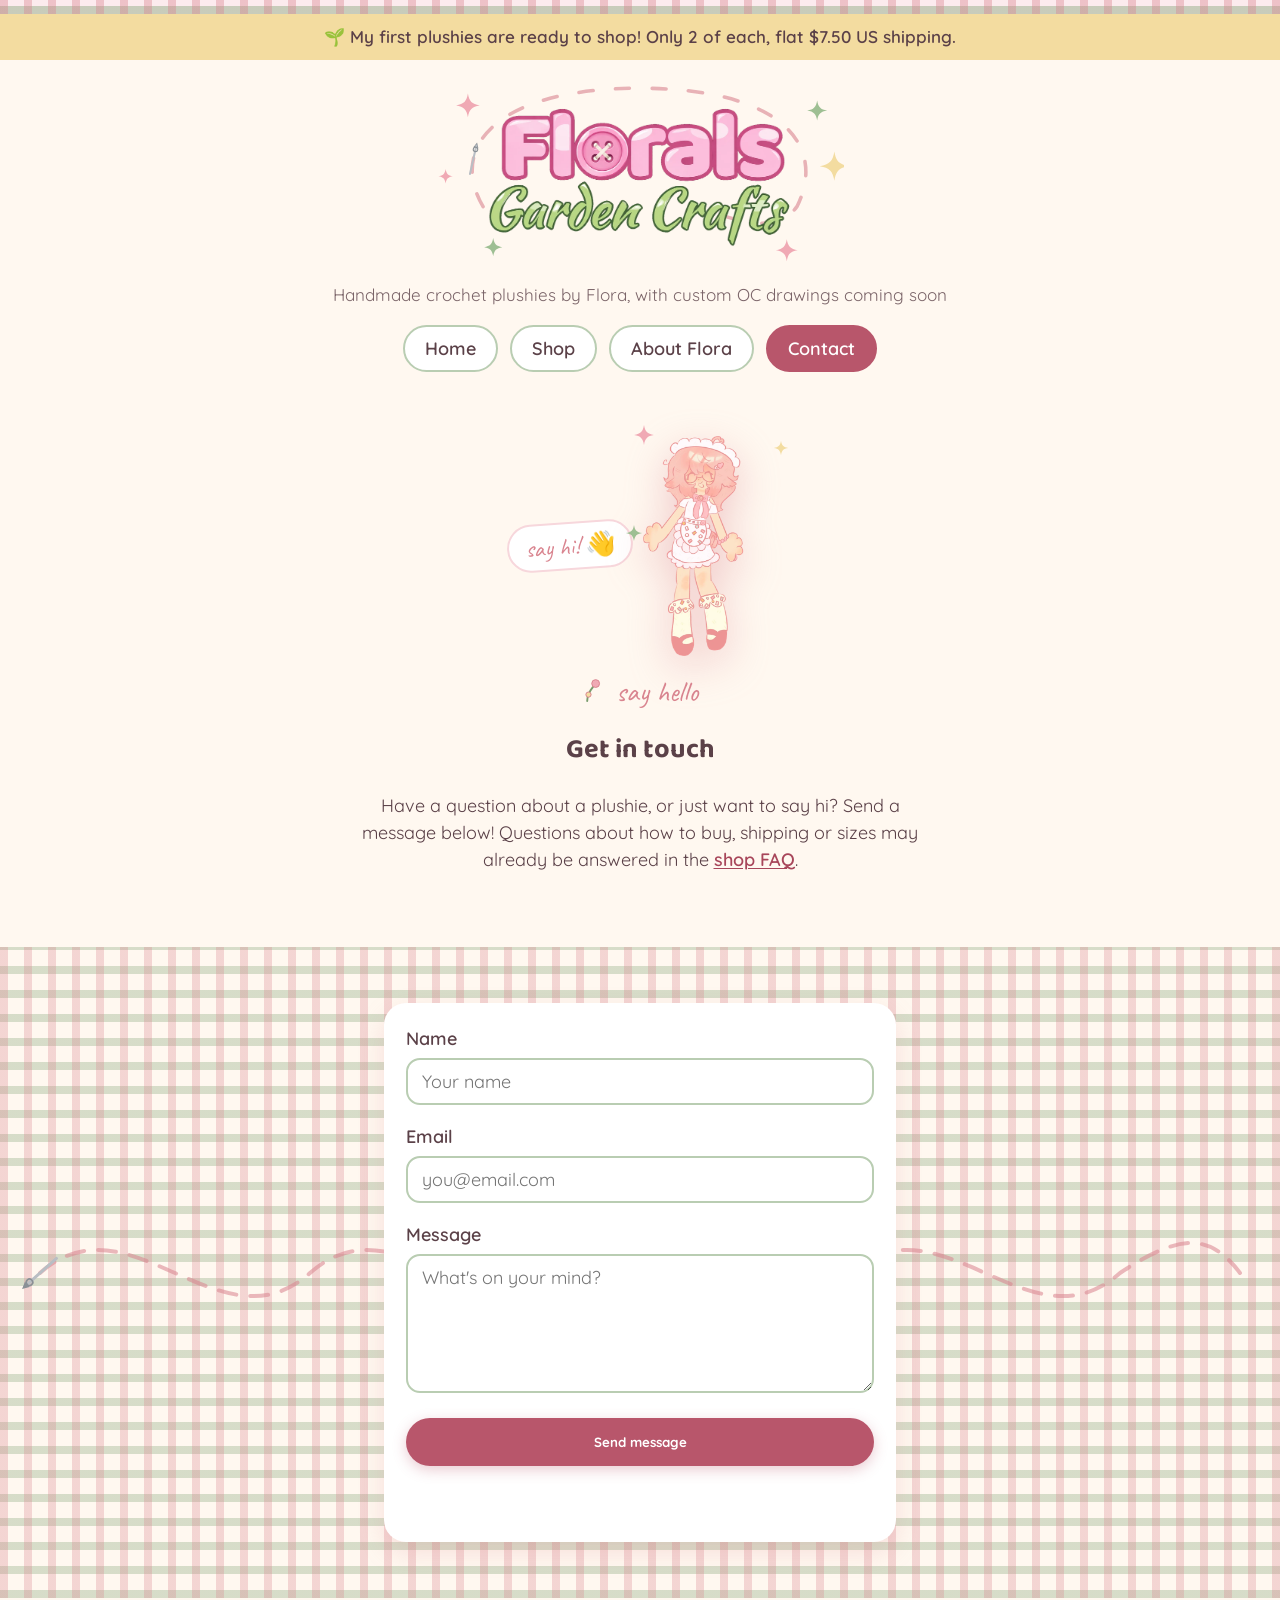
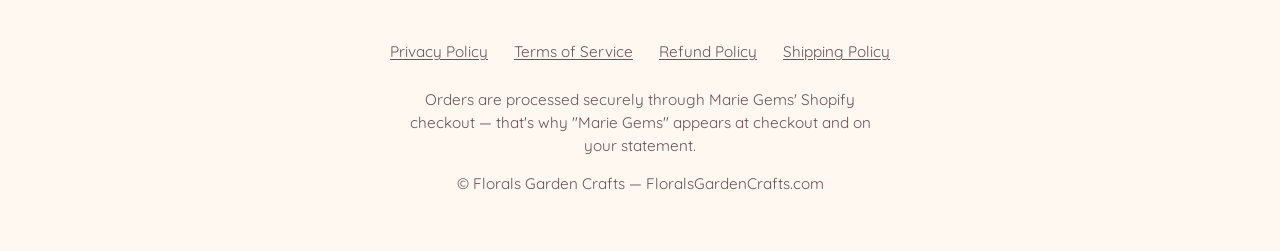
==== commit f01b49ef: "Add Cloudflare Turnstile to the contact forms Widget on contact.html and the home page form, server-" ====
--- a/contact.html
+++ b/contact.html
@@ -211,6 +211,7 @@
           <input type="text" id="website" name="website" tabindex="-1" autocomplete="off">
         </div>
 
+        <div class="cf-turnstile" data-sitekey="0x4AAAAAAFKkNMOPutnXQBVv" data-action="contact" data-theme="light"></div>
         <button type="submit" id="contactSubmit" class="btn-pill" style="width: 100%; margin-top: 18px;">Send message</button>
         <p id="formStatus" class="form-status" role="status"></p>
       </form>
@@ -232,6 +233,7 @@
 </footer>
 
 <script src="scroll-reveal.js?v=20260926a"></script>
-<script src="contact-form.js?v=20260926a"></script>
+<script src="https://challenges.cloudflare.com/turnstile/v0/api.js" async defer></script>
+<script src="contact-form.js?v=20260927a"></script>
 </body>
 </html>
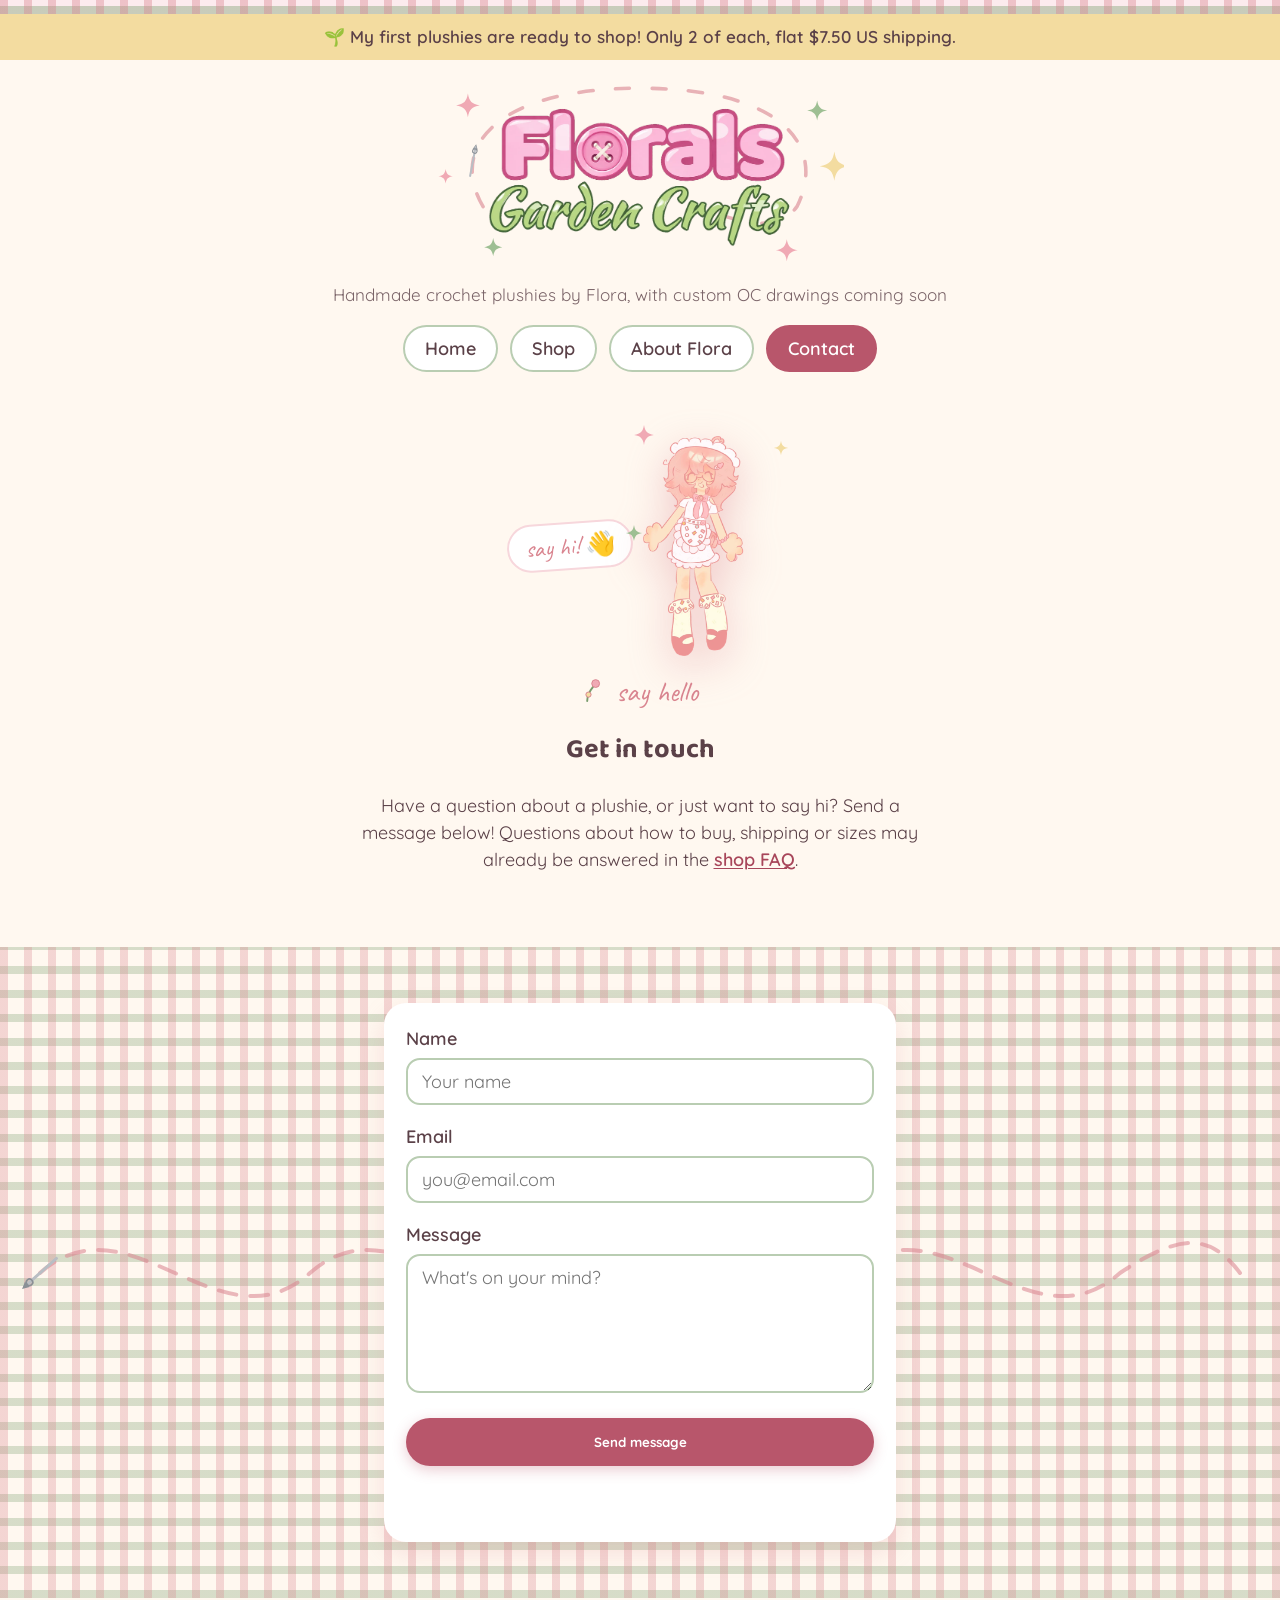
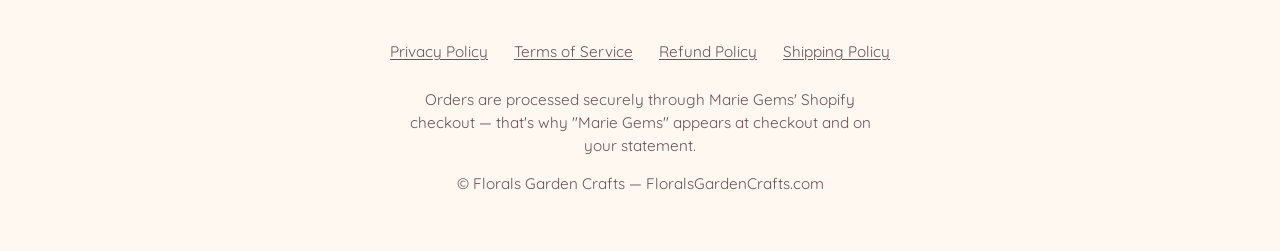
==== commit 1028f3a3: "Turnstile: switch to the new widget key Co-Authored-By: Claude Sonnet 5.5 <noreply@anthropic.com> Cl" ====
--- a/contact.html
+++ b/contact.html
@@ -211,7 +211,7 @@
           <input type="text" id="website" name="website" tabindex="-1" autocomplete="off">
         </div>
 
-        <div class="cf-turnstile" data-sitekey="0x4AAAAAAFKkNMOPutnXQBVv" data-action="contact" data-theme="light"></div>
+        <div class="cf-turnstile" data-sitekey="0x4AAAAAAFKlTvNekG_iN5eU" data-action="contact" data-theme="light"></div>
         <button type="submit" id="contactSubmit" class="btn-pill" style="width: 100%; margin-top: 18px;">Send message</button>
         <p id="formStatus" class="form-status" role="status"></p>
       </form>
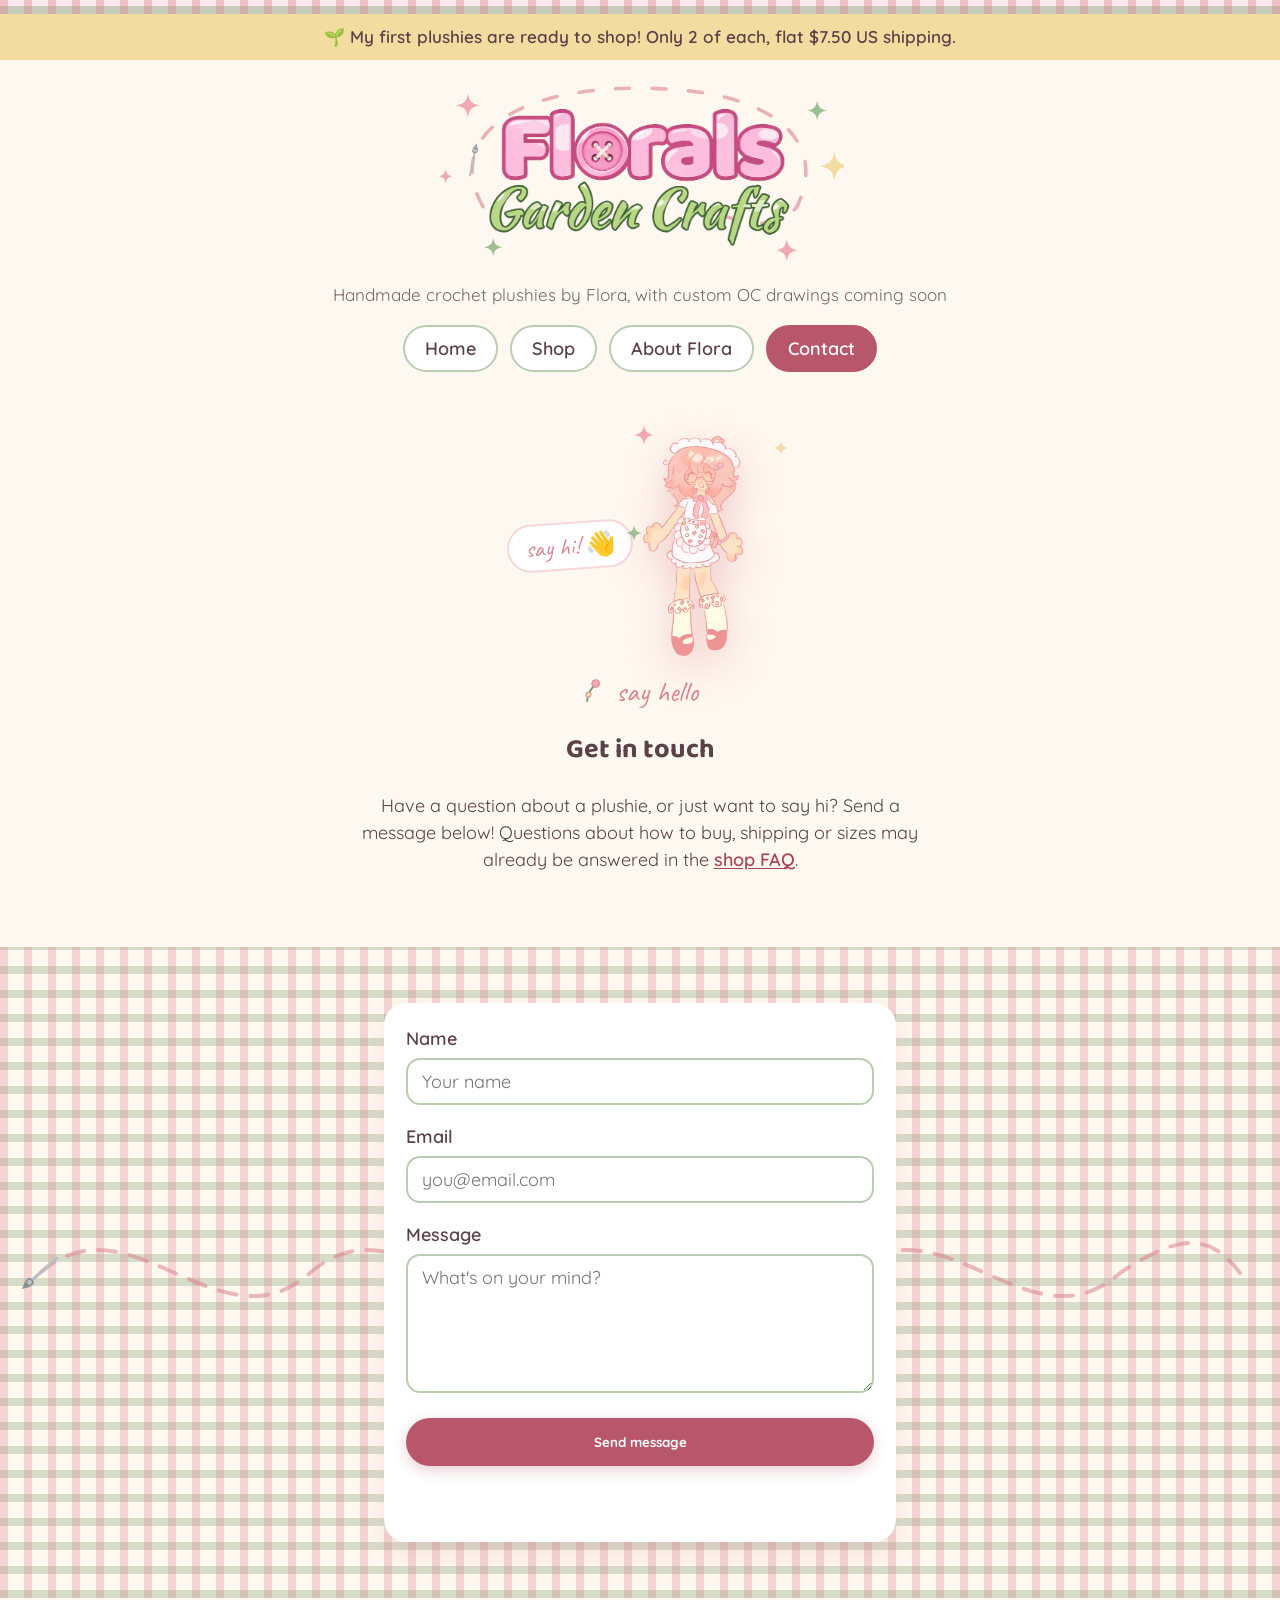
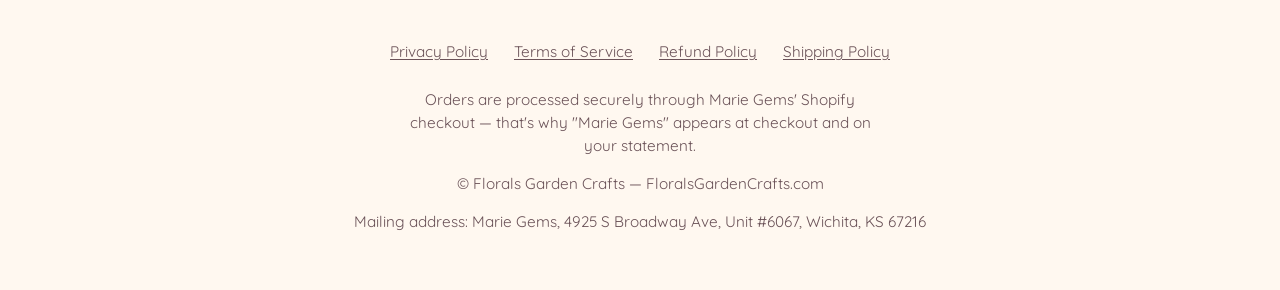
==== commit 59dbe430: "Footer: add private mailbox mailing address" ====
--- a/contact.html
+++ b/contact.html
@@ -230,6 +230,7 @@
   </div>
   <p class="wrap footer-note">Orders are processed securely through Marie Gems' Shopify checkout — that's why "Marie Gems" appears at checkout and on your statement.</p>
   <p>&copy; Florals Garden Crafts — FloralsGardenCrafts.com</p>
+  <p>Mailing address: Marie Gems, 4925 S Broadway Ave, Unit #6067, Wichita, KS 67216</p>
 </footer>
 
 <script src="scroll-reveal.js?v=20260926a"></script>
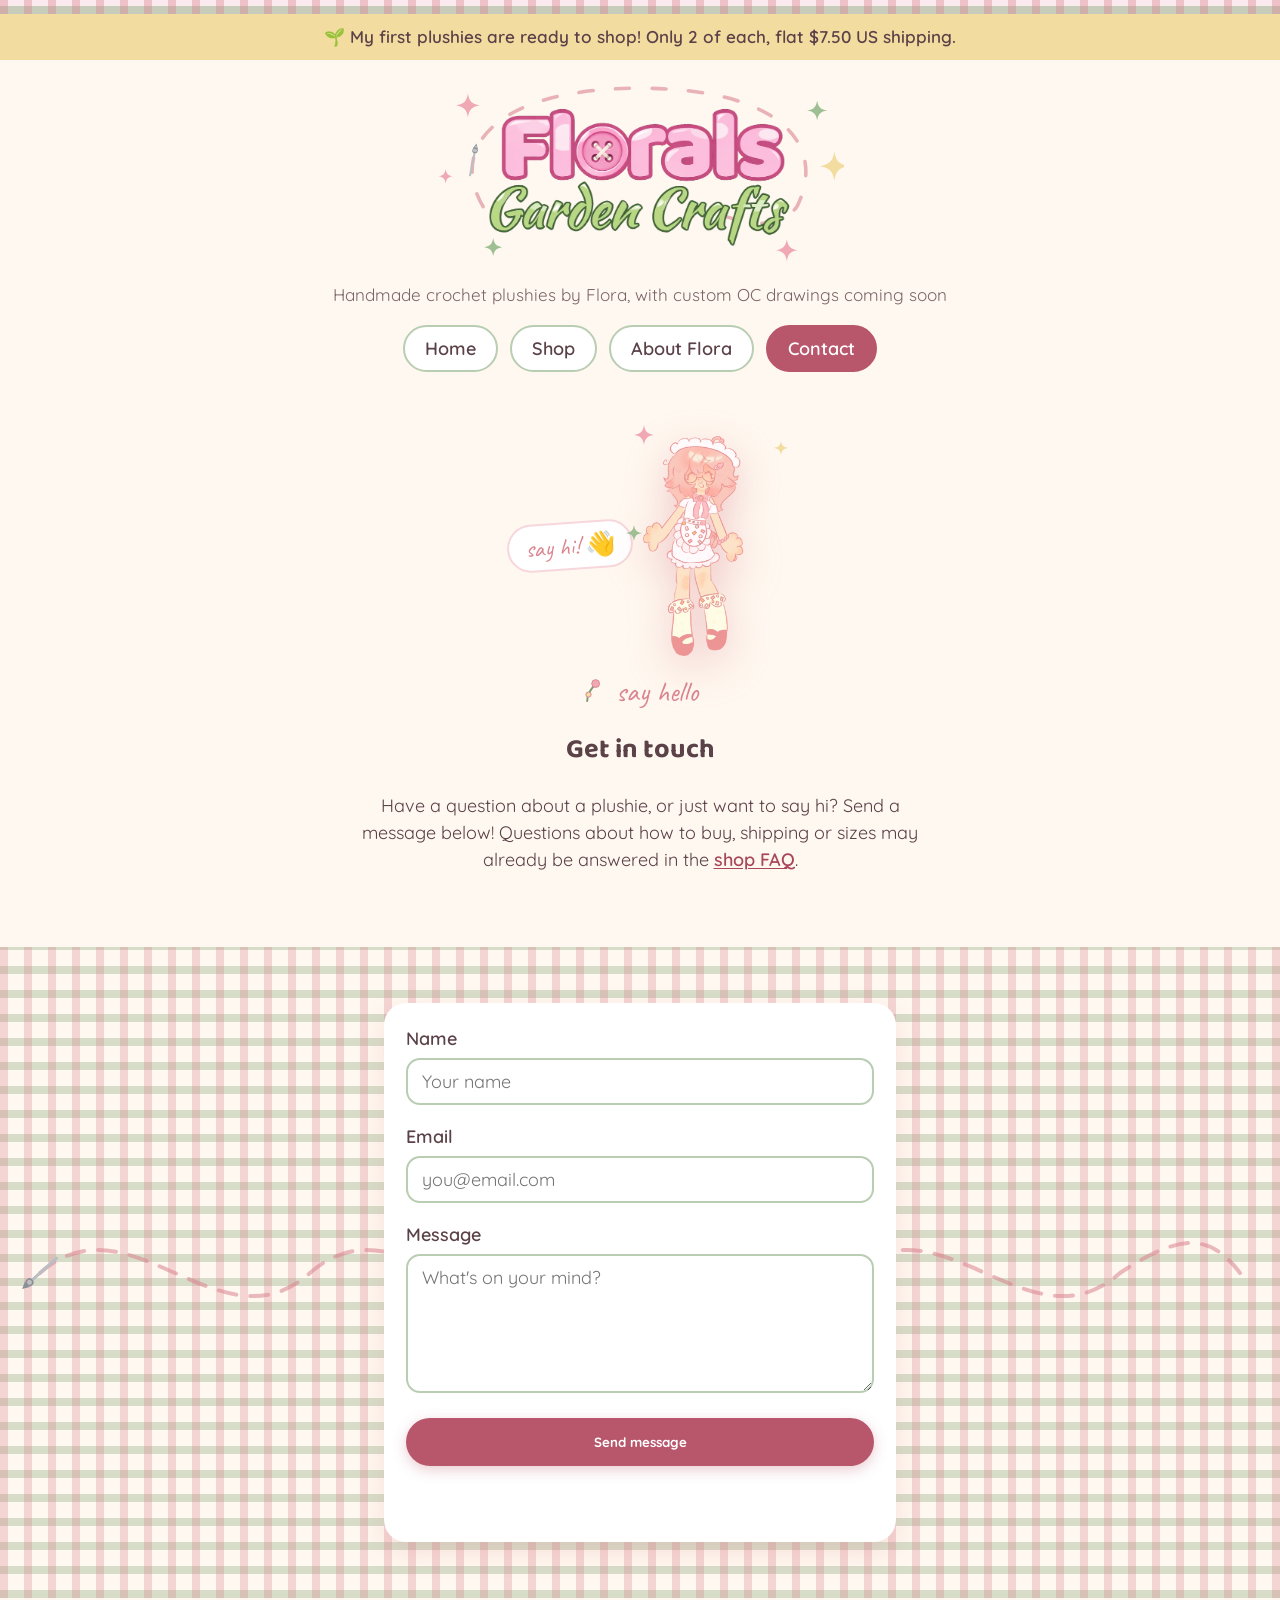
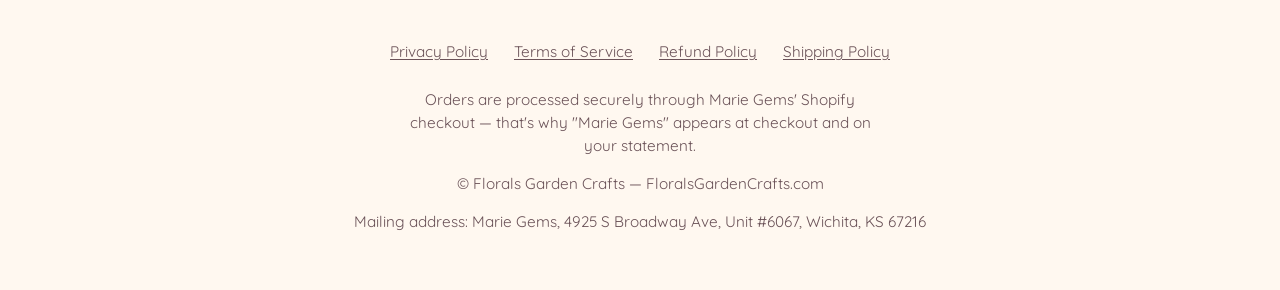
==== commit 206e109c: "Add Pinterest domain verification meta tag to every page" ====
--- a/contact.html
+++ b/contact.html
@@ -1,6 +1,7 @@
 <!DOCTYPE html>
 <html lang="en">
 <head>
+<meta name="p:domain_verify" content="733223d388e5ca32b234dba8e64383e3"/>
 <meta charset="UTF-8">
 <meta name="viewport" content="width=device-width, initial-scale=1.0">
 <title>Contact Florals Garden Crafts | Ask About a Plushie</title>
